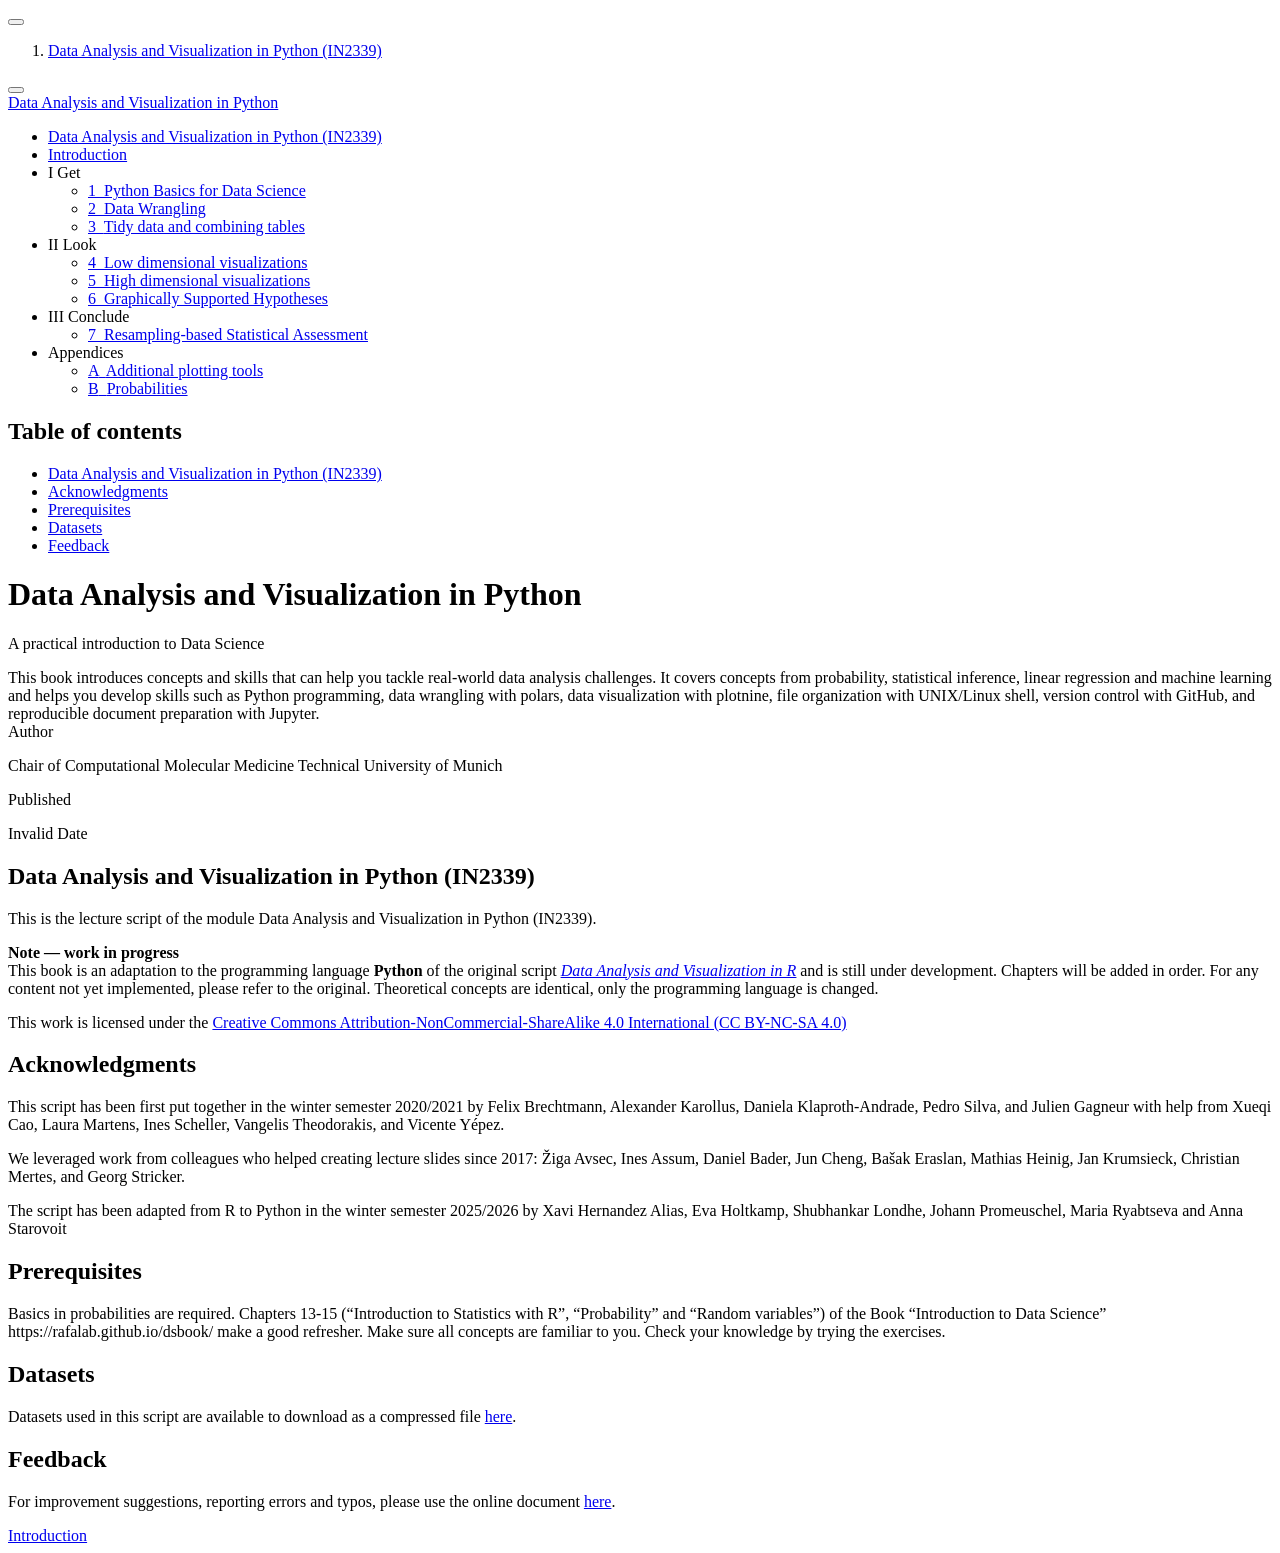
==== docs/index.html @ aefadb32 "chapter 7" ====
<!DOCTYPE html>
<html xmlns="http://www.w3.org/1999/xhtml" lang="en" xml:lang="en"><head>

<meta charset="utf-8">
<meta name="generator" content="quarto-1.8.25">

<meta name="viewport" content="width=device-width, initial-scale=1.0, user-scalable=yes">

<meta name="author" content="Chair of Computational Molecular Medicine Technical University of Munich">
<meta name="description" content="This book introduces concepts and skills that can help you tackle real-world data analysis challenges. It covers concepts from probability, statistical inference, linear regression and machine learning and helps you develop skills such as Python programming, data wrangling with polars, data visualization with plotnine, file organization with UNIX/Linux shell, version control with GitHub, and reproducible document preparation with Jupyter.">

<title>Data Analysis and Visualization in Python</title>
<style>
code{white-space: pre-wrap;}
span.smallcaps{font-variant: small-caps;}
div.columns{display: flex; gap: min(4vw, 1.5em);}
div.column{flex: auto; overflow-x: auto;}
div.hanging-indent{margin-left: 1.5em; text-indent: -1.5em;}
ul.task-list{list-style: none;}
ul.task-list li input[type="checkbox"] {
  width: 0.8em;
  margin: 0 0.8em 0.2em -1em; /* quarto-specific, see https://github.com/quarto-dev/quarto-cli/issues/4556 */ 
  vertical-align: middle;
}
</style>


<script src="site_libs/quarto-nav/quarto-nav.js"></script>
<script src="site_libs/quarto-nav/headroom.min.js"></script>
<script src="site_libs/clipboard/clipboard.min.js"></script>
<script src="site_libs/quarto-search/autocomplete.umd.js"></script>
<script src="site_libs/quarto-search/fuse.min.js"></script>
<script src="site_libs/quarto-search/quarto-search.js"></script>
<meta name="quarto:offset" content="./">
<link href="./topic00_Introduction/script/script_00.html" rel="next">
<script src="site_libs/quarto-html/quarto.js" type="module"></script>
<script src="site_libs/quarto-html/tabsets/tabsets.js" type="module"></script>
<script src="site_libs/quarto-html/axe/axe-check.js" type="module"></script>
<script src="site_libs/quarto-html/popper.min.js"></script>
<script src="site_libs/quarto-html/tippy.umd.min.js"></script>
<script src="site_libs/quarto-html/anchor.min.js"></script>
<link href="site_libs/quarto-html/tippy.css" rel="stylesheet">
<link href="site_libs/quarto-html/quarto-syntax-highlighting-065a5179aebd64318d7ea99d77b64a9e.css" rel="stylesheet" id="quarto-text-highlighting-styles">
<script src="site_libs/bootstrap/bootstrap.min.js"></script>
<link href="site_libs/bootstrap/bootstrap-icons.css" rel="stylesheet">
<link href="site_libs/bootstrap/bootstrap-87f2a376d176e4e5e755e23f537f413f.min.css" rel="stylesheet" append-hash="true" id="quarto-bootstrap" data-mode="light">
<script id="quarto-search-options" type="application/json">{
  "location": "sidebar",
  "copy-button": false,
  "collapse-after": 3,
  "panel-placement": "start",
  "type": "textbox",
  "limit": 50,
  "keyboard-shortcut": [
    "f",
    "/",
    "s"
  ],
  "show-item-context": false,
  "language": {
    "search-no-results-text": "No results",
    "search-matching-documents-text": "matching documents",
    "search-copy-link-title": "Copy link to search",
    "search-hide-matches-text": "Hide additional matches",
    "search-more-match-text": "more match in this document",
    "search-more-matches-text": "more matches in this document",
    "search-clear-button-title": "Clear",
    "search-text-placeholder": "",
    "search-detached-cancel-button-title": "Cancel",
    "search-submit-button-title": "Submit",
    "search-label": "Search"
  }
}</script>


<link rel="stylesheet" href="style.css">
</head>

<body class="nav-sidebar floating quarto-light">

<div id="quarto-search-results"></div>
  <header id="quarto-header" class="headroom fixed-top">
  <nav class="quarto-secondary-nav">
    <div class="container-fluid d-flex">
      <button type="button" class="quarto-btn-toggle btn" data-bs-toggle="collapse" role="button" data-bs-target=".quarto-sidebar-collapse-item" aria-controls="quarto-sidebar" aria-expanded="false" aria-label="Toggle sidebar navigation" onclick="if (window.quartoToggleHeadroom) { window.quartoToggleHeadroom(); }">
        <i class="bi bi-layout-text-sidebar-reverse"></i>
      </button>
        <nav class="quarto-page-breadcrumbs" aria-label="breadcrumb"><ol class="breadcrumb"><li class="breadcrumb-item"><a href="./index.html">Data Analysis and Visualization in Python (IN2339)</a></li></ol></nav>
        <a class="flex-grow-1" role="navigation" data-bs-toggle="collapse" data-bs-target=".quarto-sidebar-collapse-item" aria-controls="quarto-sidebar" aria-expanded="false" aria-label="Toggle sidebar navigation" onclick="if (window.quartoToggleHeadroom) { window.quartoToggleHeadroom(); }">      
        </a>
      <button type="button" class="btn quarto-search-button" aria-label="Search" onclick="window.quartoOpenSearch();">
        <i class="bi bi-search"></i>
      </button>
    </div>
  </nav>
</header>
<!-- content -->
<div id="quarto-content" class="quarto-container page-columns page-rows-contents page-layout-article">
<!-- sidebar -->
  <nav id="quarto-sidebar" class="sidebar collapse collapse-horizontal quarto-sidebar-collapse-item sidebar-navigation floating overflow-auto">
    <div class="pt-lg-2 mt-2 text-left sidebar-header sidebar-header-stacked">
      <a href="./index.html" class="sidebar-logo-link">
      </a>
    <div class="sidebar-title mb-0 py-0">
      <a href="./">Data Analysis and Visualization in Python</a> 
    </div>
      </div>
        <div class="mt-2 flex-shrink-0 align-items-center">
        <div class="sidebar-search">
        <div id="quarto-search" class="" title="Search"></div>
        </div>
        </div>
    <div class="sidebar-menu-container"> 
    <ul class="list-unstyled mt-1">
        <li class="sidebar-item">
  <div class="sidebar-item-container"> 
  <a href="./index.html" class="sidebar-item-text sidebar-link active">
 <span class="menu-text">Data Analysis and Visualization in Python (IN2339)</span></a>
  </div>
</li>
        <li class="sidebar-item">
  <div class="sidebar-item-container"> 
  <a href="./topic00_Introduction/script/script_00.html" class="sidebar-item-text sidebar-link">
 <span class="menu-text">Introduction</span></a>
  </div>
</li>
        <li class="sidebar-item sidebar-item-section">
      <div class="sidebar-item-container"> 
            <a class="sidebar-item-text sidebar-link text-start" data-bs-toggle="collapse" data-bs-target="#quarto-sidebar-section-1" role="navigation" aria-expanded="true">
 <span class="menu-text">I Get</span></a>
          <a class="sidebar-item-toggle text-start" data-bs-toggle="collapse" data-bs-target="#quarto-sidebar-section-1" role="navigation" aria-expanded="true" aria-label="Toggle section">
            <i class="bi bi-chevron-right ms-2"></i>
          </a> 
      </div>
      <ul id="quarto-sidebar-section-1" class="collapse list-unstyled sidebar-section depth1 show">  
          <li class="sidebar-item">
  <div class="sidebar-item-container"> 
  <a href="./topic01_Python_Basics/script/script_01.html" class="sidebar-item-text sidebar-link">
 <span class="menu-text"><span class="chapter-number">1</span>&nbsp; <span class="chapter-title">Python Basics for Data Science</span></span></a>
  </div>
</li>
          <li class="sidebar-item">
  <div class="sidebar-item-container"> 
  <a href="./topic02_Data_Wrangling/script/script_02.html" class="sidebar-item-text sidebar-link">
 <span class="menu-text"><span class="chapter-number">2</span>&nbsp; <span class="chapter-title">Data Wrangling</span></span></a>
  </div>
</li>
          <li class="sidebar-item">
  <div class="sidebar-item-container"> 
  <a href="./topic03_Tidy_Data/script/script_03.html" class="sidebar-item-text sidebar-link">
 <span class="menu-text"><span class="chapter-number">3</span>&nbsp; <span class="chapter-title">Tidy data and combining tables</span></span></a>
  </div>
</li>
      </ul>
  </li>
        <li class="sidebar-item sidebar-item-section">
      <div class="sidebar-item-container"> 
            <a class="sidebar-item-text sidebar-link text-start" data-bs-toggle="collapse" data-bs-target="#quarto-sidebar-section-2" role="navigation" aria-expanded="true">
 <span class="menu-text">II Look</span></a>
          <a class="sidebar-item-toggle text-start" data-bs-toggle="collapse" data-bs-target="#quarto-sidebar-section-2" role="navigation" aria-expanded="true" aria-label="Toggle section">
            <i class="bi bi-chevron-right ms-2"></i>
          </a> 
      </div>
      <ul id="quarto-sidebar-section-2" class="collapse list-unstyled sidebar-section depth1 show">  
          <li class="sidebar-item">
  <div class="sidebar-item-container"> 
  <a href="./topic04_Plotting-I/script/script_04.html" class="sidebar-item-text sidebar-link">
 <span class="menu-text"><span class="chapter-number">4</span>&nbsp; <span class="chapter-title">Low dimensional visualizations</span></span></a>
  </div>
</li>
          <li class="sidebar-item">
  <div class="sidebar-item-container"> 
  <a href="./topic05_Plotting-II/script/script_05.html" class="sidebar-item-text sidebar-link">
 <span class="menu-text"><span class="chapter-number">5</span>&nbsp; <span class="chapter-title">High dimensional visualizations</span></span></a>
  </div>
</li>
          <li class="sidebar-item">
  <div class="sidebar-item-container"> 
  <a href="./topic06_Plotting-III/script/script_06.html" class="sidebar-item-text sidebar-link">
 <span class="menu-text"><span class="chapter-number">6</span>&nbsp; <span class="chapter-title">Graphically Supported Hypotheses</span></span></a>
  </div>
</li>
      </ul>
  </li>
        <li class="sidebar-item sidebar-item-section">
      <div class="sidebar-item-container"> 
            <a class="sidebar-item-text sidebar-link text-start" data-bs-toggle="collapse" data-bs-target="#quarto-sidebar-section-3" role="navigation" aria-expanded="true">
 <span class="menu-text">III Conclude</span></a>
          <a class="sidebar-item-toggle text-start" data-bs-toggle="collapse" data-bs-target="#quarto-sidebar-section-3" role="navigation" aria-expanded="true" aria-label="Toggle section">
            <i class="bi bi-chevron-right ms-2"></i>
          </a> 
      </div>
      <ul id="quarto-sidebar-section-3" class="collapse list-unstyled sidebar-section depth1 show">  
          <li class="sidebar-item">
  <div class="sidebar-item-container"> 
  <a href="./topic07_Statistical-Testing-I/script/script_07.html" class="sidebar-item-text sidebar-link">
 <span class="menu-text"><span class="chapter-number">7</span>&nbsp; <span class="chapter-title">Resampling-based Statistical Assessment</span></span></a>
  </div>
</li>
      </ul>
  </li>
        <li class="sidebar-item sidebar-item-section">
      <div class="sidebar-item-container"> 
            <a class="sidebar-item-text sidebar-link text-start" data-bs-toggle="collapse" data-bs-target="#quarto-sidebar-section-4" role="navigation" aria-expanded="true">
 <span class="menu-text">Appendices</span></a>
          <a class="sidebar-item-toggle text-start" data-bs-toggle="collapse" data-bs-target="#quarto-sidebar-section-4" role="navigation" aria-expanded="true" aria-label="Toggle section">
            <i class="bi bi-chevron-right ms-2"></i>
          </a> 
      </div>
      <ul id="quarto-sidebar-section-4" class="collapse list-unstyled sidebar-section depth1 show">  
          <li class="sidebar-item">
  <div class="sidebar-item-container"> 
  <a href="./appendix03_Plotting/script/appendix_03.html" class="sidebar-item-text sidebar-link">
 <span class="menu-text"><span class="chapter-number">A</span>&nbsp; <span class="chapter-title">Additional plotting tools</span></span></a>
  </div>
</li>
          <li class="sidebar-item">
  <div class="sidebar-item-container"> 
  <a href="./appendix04_Probabilities/script/appendix_04.html" class="sidebar-item-text sidebar-link">
 <span class="menu-text"><span class="chapter-number">B</span>&nbsp; <span class="chapter-title">Probabilities</span></span></a>
  </div>
</li>
      </ul>
  </li>
    </ul>
    </div>
    <nav id="TOC" role="doc-toc" class="toc-active">
    <h2 id="toc-title">Table of contents</h2>
   
  <ul>
  <li><a href="#data-analysis-and-visualization-in-python-in2339" id="toc-data-analysis-and-visualization-in-python-in2339" class="nav-link active" data-scroll-target="#data-analysis-and-visualization-in-python-in2339">Data Analysis and Visualization in Python (IN2339)</a></li>
  <li><a href="#acknowledgments" id="toc-acknowledgments" class="nav-link" data-scroll-target="#acknowledgments">Acknowledgments</a></li>
  <li><a href="#prerequisites" id="toc-prerequisites" class="nav-link" data-scroll-target="#prerequisites">Prerequisites</a></li>
  <li><a href="#datasets" id="toc-datasets" class="nav-link" data-scroll-target="#datasets">Datasets</a></li>
  <li><a href="#feedback" id="toc-feedback" class="nav-link" data-scroll-target="#feedback">Feedback</a></li>
  </ul>
</nav>
</nav>
<div id="quarto-sidebar-glass" class="quarto-sidebar-collapse-item" data-bs-toggle="collapse" data-bs-target=".quarto-sidebar-collapse-item"></div>
<!-- margin-sidebar -->
    <div id="quarto-margin-sidebar" class="sidebar margin-sidebar zindex-bottom">
    </div>
<!-- main -->
<main class="content" id="quarto-document-content">

<header id="title-block-header" class="quarto-title-block default">
<div class="quarto-title">
<h1 class="title">Data Analysis and Visualization in Python</h1>
<p class="subtitle lead">A practical introduction to Data Science</p>
</div>

<div>
  <div class="description">
    This book introduces concepts and skills that can help you tackle real-world data analysis challenges. It covers concepts from probability, statistical inference, linear regression and machine learning and helps you develop skills such as Python programming, data wrangling with polars, data visualization with plotnine, file organization with UNIX/Linux shell, version control with GitHub, and reproducible document preparation with Jupyter.
  </div>
</div>


<div class="quarto-title-meta">

    <div>
    <div class="quarto-title-meta-heading">Author</div>
    <div class="quarto-title-meta-contents">
             <p>Chair of Computational Molecular Medicine Technical University of Munich </p>
          </div>
  </div>
    
    <div>
    <div class="quarto-title-meta-heading">Published</div>
    <div class="quarto-title-meta-contents">
      <p class="date">Invalid Date</p>
    </div>
  </div>
  
    
  </div>
  


</header>


<section id="data-analysis-and-visualization-in-python-in2339" class="level1 unnumbered">
<h1 class="unnumbered">Data Analysis and Visualization in Python (IN2339)</h1>
<p>This is the lecture script of the module Data Analysis and Visualization in Python (IN2339).</p>
<div class="callout-box info">
<p>
<strong>Note — work in progress</strong><br> This book is an adaptation to the programming language <strong>Python</strong> of the original script <em><u><a href="https://gagneurlab.github.io/dataviz/">Data Analysis and Visualization in R</a></u></em> and is still under development. Chapters will be added in order. For any content not yet implemented, please refer to the original. Theoretical concepts are identical, only the programming language is changed.
</p>
</div>
<p>This work is licensed under the <a href="https://creativecommons.org/licenses/by-nc-sa/4.0">Creative Commons Attribution-NonCommercial-ShareAlike 4.0 International (CC BY-NC-SA 4.0)</a></p>
</section>
<section id="acknowledgments" class="level1 unnumbered">
<h1 class="unnumbered">Acknowledgments</h1>
<p>This script has been first put together in the winter semester 2020/2021 by Felix Brechtmann, Alexander Karollus, Daniela Klaproth-Andrade, Pedro Silva, and Julien Gagneur with help from Xueqi Cao, Laura Martens, Ines Scheller, Vangelis Theodorakis, and Vicente Yépez.</p>
<p>We leveraged work from colleagues who helped creating lecture slides since 2017: Žiga Avsec, Ines Assum, Daniel Bader, Jun Cheng, Bašak Eraslan, Mathias Heinig, Jan Krumsieck, Christian Mertes, and Georg Stricker.</p>
<p>The script has been adapted from R to Python in the winter semester 2025/2026 by Xavi Hernandez Alias, Eva Holtkamp, Shubhankar Londhe, Johann Promeuschel, Maria Ryabtseva and Anna Starovoit</p>
</section>
<section id="prerequisites" class="level1 unnumbered">
<h1 class="unnumbered">Prerequisites</h1>
<p>Basics in probabilities are required. Chapters 13-15 (“Introduction to Statistics with R”, “Probability” and “Random variables”) of the Book “Introduction to Data Science” https://rafalab.github.io/dsbook/ make a good refresher. Make sure all concepts are familiar to you. Check your knowledge by trying the exercises.</p>
</section>
<section id="datasets" class="level1 unnumbered">
<h1 class="unnumbered">Datasets</h1>
<p>Datasets used in this script are available to download as a compressed file <a href="http://shorturl.at/otwxO">here</a>.</p>
</section>
<section id="feedback" class="level1 unnumbered">
<h1 class="unnumbered">Feedback</h1>
<p>For improvement suggestions, reporting errors and typos, please use the online document <a href="https://docs.google.com/document/d/1tdWmtkDaNUnQLkG_cNfJ2KLHwnaldtQwZh6pUQh8Mpc/edit?usp=sharing">here</a>.</p>
<!-- Latex commands -->


</section>

</main> <!-- /main -->
<script id="quarto-html-after-body" type="application/javascript">
  window.document.addEventListener("DOMContentLoaded", function (event) {
    const icon = "";
    const anchorJS = new window.AnchorJS();
    anchorJS.options = {
      placement: 'right',
      icon: icon
    };
    anchorJS.add('.anchored');
    const isCodeAnnotation = (el) => {
      for (const clz of el.classList) {
        if (clz.startsWith('code-annotation-')) {                     
          return true;
        }
      }
      return false;
    }
    const onCopySuccess = function(e) {
      // button target
      const button = e.trigger;
      // don't keep focus
      button.blur();
      // flash "checked"
      button.classList.add('code-copy-button-checked');
      var currentTitle = button.getAttribute("title");
      button.setAttribute("title", "Copied!");
      let tooltip;
      if (window.bootstrap) {
        button.setAttribute("data-bs-toggle", "tooltip");
        button.setAttribute("data-bs-placement", "left");
        button.setAttribute("data-bs-title", "Copied!");
        tooltip = new bootstrap.Tooltip(button, 
          { trigger: "manual", 
            customClass: "code-copy-button-tooltip",
            offset: [0, -8]});
        tooltip.show();    
      }
      setTimeout(function() {
        if (tooltip) {
          tooltip.hide();
          button.removeAttribute("data-bs-title");
          button.removeAttribute("data-bs-toggle");
          button.removeAttribute("data-bs-placement");
        }
        button.setAttribute("title", currentTitle);
        button.classList.remove('code-copy-button-checked');
      }, 1000);
      // clear code selection
      e.clearSelection();
    }
    const getTextToCopy = function(trigger) {
      const outerScaffold = trigger.parentElement.cloneNode(true);
      const codeEl = outerScaffold.querySelector('code');
      for (const childEl of codeEl.children) {
        if (isCodeAnnotation(childEl)) {
          childEl.remove();
        }
      }
      return codeEl.innerText;
    }
    const clipboard = new window.ClipboardJS('.code-copy-button:not([data-in-quarto-modal])', {
      text: getTextToCopy
    });
    clipboard.on('success', onCopySuccess);
    if (window.document.getElementById('quarto-embedded-source-code-modal')) {
      const clipboardModal = new window.ClipboardJS('.code-copy-button[data-in-quarto-modal]', {
        text: getTextToCopy,
        container: window.document.getElementById('quarto-embedded-source-code-modal')
      });
      clipboardModal.on('success', onCopySuccess);
    }
      var localhostRegex = new RegExp(/^(?:http|https):\/\/localhost\:?[0-9]*\//);
      var mailtoRegex = new RegExp(/^mailto:/);
        var filterRegex = new RegExp('/' + window.location.host + '/');
      var isInternal = (href) => {
          return filterRegex.test(href) || localhostRegex.test(href) || mailtoRegex.test(href);
      }
      // Inspect non-navigation links and adorn them if external
     var links = window.document.querySelectorAll('a[href]:not(.nav-link):not(.navbar-brand):not(.toc-action):not(.sidebar-link):not(.sidebar-item-toggle):not(.pagination-link):not(.no-external):not([aria-hidden]):not(.dropdown-item):not(.quarto-navigation-tool):not(.about-link)');
      for (var i=0; i<links.length; i++) {
        const link = links[i];
        if (!isInternal(link.href)) {
          // undo the damage that might have been done by quarto-nav.js in the case of
          // links that we want to consider external
          if (link.dataset.originalHref !== undefined) {
            link.href = link.dataset.originalHref;
          }
        }
      }
    function tippyHover(el, contentFn, onTriggerFn, onUntriggerFn) {
      const config = {
        allowHTML: true,
        maxWidth: 500,
        delay: 100,
        arrow: false,
        appendTo: function(el) {
            return el.parentElement;
        },
        interactive: true,
        interactiveBorder: 10,
        theme: 'quarto',
        placement: 'bottom-start',
      };
      if (contentFn) {
        config.content = contentFn;
      }
      if (onTriggerFn) {
        config.onTrigger = onTriggerFn;
      }
      if (onUntriggerFn) {
        config.onUntrigger = onUntriggerFn;
      }
      window.tippy(el, config); 
    }
    const noterefs = window.document.querySelectorAll('a[role="doc-noteref"]');
    for (var i=0; i<noterefs.length; i++) {
      const ref = noterefs[i];
      tippyHover(ref, function() {
        // use id or data attribute instead here
        let href = ref.getAttribute('data-footnote-href') || ref.getAttribute('href');
        try { href = new URL(href).hash; } catch {}
        const id = href.replace(/^#\/?/, "");
        const note = window.document.getElementById(id);
        if (note) {
          return note.innerHTML;
        } else {
          return "";
        }
      });
    }
    const xrefs = window.document.querySelectorAll('a.quarto-xref');
    const processXRef = (id, note) => {
      // Strip column container classes
      const stripColumnClz = (el) => {
        el.classList.remove("page-full", "page-columns");
        if (el.children) {
          for (const child of el.children) {
            stripColumnClz(child);
          }
        }
      }
      stripColumnClz(note)
      if (id === null || id.startsWith('sec-')) {
        // Special case sections, only their first couple elements
        const container = document.createElement("div");
        if (note.children && note.children.length > 2) {
          container.appendChild(note.children[0].cloneNode(true));
          for (let i = 1; i < note.children.length; i++) {
            const child = note.children[i];
            if (child.tagName === "P" && child.innerText === "") {
              continue;
            } else {
              container.appendChild(child.cloneNode(true));
              break;
            }
          }
          if (window.Quarto?.typesetMath) {
            window.Quarto.typesetMath(container);
          }
          return container.innerHTML
        } else {
          if (window.Quarto?.typesetMath) {
            window.Quarto.typesetMath(note);
          }
          return note.innerHTML;
        }
      } else {
        // Remove any anchor links if they are present
        const anchorLink = note.querySelector('a.anchorjs-link');
        if (anchorLink) {
          anchorLink.remove();
        }
        if (window.Quarto?.typesetMath) {
          window.Quarto.typesetMath(note);
        }
        if (note.classList.contains("callout")) {
          return note.outerHTML;
        } else {
          return note.innerHTML;
        }
      }
    }
    for (var i=0; i<xrefs.length; i++) {
      const xref = xrefs[i];
      tippyHover(xref, undefined, function(instance) {
        instance.disable();
        let url = xref.getAttribute('href');
        let hash = undefined; 
        if (url.startsWith('#')) {
          hash = url;
        } else {
          try { hash = new URL(url).hash; } catch {}
        }
        if (hash) {
          const id = hash.replace(/^#\/?/, "");
          const note = window.document.getElementById(id);
          if (note !== null) {
            try {
              const html = processXRef(id, note.cloneNode(true));
              instance.setContent(html);
            } finally {
              instance.enable();
              instance.show();
            }
          } else {
            // See if we can fetch this
            fetch(url.split('#')[0])
            .then(res => res.text())
            .then(html => {
              const parser = new DOMParser();
              const htmlDoc = parser.parseFromString(html, "text/html");
              const note = htmlDoc.getElementById(id);
              if (note !== null) {
                const html = processXRef(id, note);
                instance.setContent(html);
              } 
            }).finally(() => {
              instance.enable();
              instance.show();
            });
          }
        } else {
          // See if we can fetch a full url (with no hash to target)
          // This is a special case and we should probably do some content thinning / targeting
          fetch(url)
          .then(res => res.text())
          .then(html => {
            const parser = new DOMParser();
            const htmlDoc = parser.parseFromString(html, "text/html");
            const note = htmlDoc.querySelector('main.content');
            if (note !== null) {
              // This should only happen for chapter cross references
              // (since there is no id in the URL)
              // remove the first header
              if (note.children.length > 0 && note.children[0].tagName === "HEADER") {
                note.children[0].remove();
              }
              const html = processXRef(null, note);
              instance.setContent(html);
            } 
          }).finally(() => {
            instance.enable();
            instance.show();
          });
        }
      }, function(instance) {
      });
    }
        let selectedAnnoteEl;
        const selectorForAnnotation = ( cell, annotation) => {
          let cellAttr = 'data-code-cell="' + cell + '"';
          let lineAttr = 'data-code-annotation="' +  annotation + '"';
          const selector = 'span[' + cellAttr + '][' + lineAttr + ']';
          return selector;
        }
        const selectCodeLines = (annoteEl) => {
          const doc = window.document;
          const targetCell = annoteEl.getAttribute("data-target-cell");
          const targetAnnotation = annoteEl.getAttribute("data-target-annotation");
          const annoteSpan = window.document.querySelector(selectorForAnnotation(targetCell, targetAnnotation));
          const lines = annoteSpan.getAttribute("data-code-lines").split(",");
          const lineIds = lines.map((line) => {
            return targetCell + "-" + line;
          })
          let top = null;
          let height = null;
          let parent = null;
          if (lineIds.length > 0) {
              //compute the position of the single el (top and bottom and make a div)
              const el = window.document.getElementById(lineIds[0]);
              top = el.offsetTop;
              height = el.offsetHeight;
              parent = el.parentElement.parentElement;
            if (lineIds.length > 1) {
              const lastEl = window.document.getElementById(lineIds[lineIds.length - 1]);
              const bottom = lastEl.offsetTop + lastEl.offsetHeight;
              height = bottom - top;
            }
            if (top !== null && height !== null && parent !== null) {
              // cook up a div (if necessary) and position it 
              let div = window.document.getElementById("code-annotation-line-highlight");
              if (div === null) {
                div = window.document.createElement("div");
                div.setAttribute("id", "code-annotation-line-highlight");
                div.style.position = 'absolute';
                parent.appendChild(div);
              }
              div.style.top = top - 2 + "px";
              div.style.height = height + 4 + "px";
              div.style.left = 0;
              let gutterDiv = window.document.getElementById("code-annotation-line-highlight-gutter");
              if (gutterDiv === null) {
                gutterDiv = window.document.createElement("div");
                gutterDiv.setAttribute("id", "code-annotation-line-highlight-gutter");
                gutterDiv.style.position = 'absolute';
                const codeCell = window.document.getElementById(targetCell);
                const gutter = codeCell.querySelector('.code-annotation-gutter');
                gutter.appendChild(gutterDiv);
              }
              gutterDiv.style.top = top - 2 + "px";
              gutterDiv.style.height = height + 4 + "px";
            }
            selectedAnnoteEl = annoteEl;
          }
        };
        const unselectCodeLines = () => {
          const elementsIds = ["code-annotation-line-highlight", "code-annotation-line-highlight-gutter"];
          elementsIds.forEach((elId) => {
            const div = window.document.getElementById(elId);
            if (div) {
              div.remove();
            }
          });
          selectedAnnoteEl = undefined;
        };
          // Handle positioning of the toggle
      window.addEventListener(
        "resize",
        throttle(() => {
          elRect = undefined;
          if (selectedAnnoteEl) {
            selectCodeLines(selectedAnnoteEl);
          }
        }, 10)
      );
      function throttle(fn, ms) {
      let throttle = false;
      let timer;
        return (...args) => {
          if(!throttle) { // first call gets through
              fn.apply(this, args);
              throttle = true;
          } else { // all the others get throttled
              if(timer) clearTimeout(timer); // cancel #2
              timer = setTimeout(() => {
                fn.apply(this, args);
                timer = throttle = false;
              }, ms);
          }
        };
      }
        // Attach click handler to the DT
        const annoteDls = window.document.querySelectorAll('dt[data-target-cell]');
        for (const annoteDlNode of annoteDls) {
          annoteDlNode.addEventListener('click', (event) => {
            const clickedEl = event.target;
            if (clickedEl !== selectedAnnoteEl) {
              unselectCodeLines();
              const activeEl = window.document.querySelector('dt[data-target-cell].code-annotation-active');
              if (activeEl) {
                activeEl.classList.remove('code-annotation-active');
              }
              selectCodeLines(clickedEl);
              clickedEl.classList.add('code-annotation-active');
            } else {
              // Unselect the line
              unselectCodeLines();
              clickedEl.classList.remove('code-annotation-active');
            }
          });
        }
    const findCites = (el) => {
      const parentEl = el.parentElement;
      if (parentEl) {
        const cites = parentEl.dataset.cites;
        if (cites) {
          return {
            el,
            cites: cites.split(' ')
          };
        } else {
          return findCites(el.parentElement)
        }
      } else {
        return undefined;
      }
    };
    var bibliorefs = window.document.querySelectorAll('a[role="doc-biblioref"]');
    for (var i=0; i<bibliorefs.length; i++) {
      const ref = bibliorefs[i];
      const citeInfo = findCites(ref);
      if (citeInfo) {
        tippyHover(citeInfo.el, function() {
          var popup = window.document.createElement('div');
          citeInfo.cites.forEach(function(cite) {
            var citeDiv = window.document.createElement('div');
            citeDiv.classList.add('hanging-indent');
            citeDiv.classList.add('csl-entry');
            var biblioDiv = window.document.getElementById('ref-' + cite);
            if (biblioDiv) {
              citeDiv.innerHTML = biblioDiv.innerHTML;
            }
            popup.appendChild(citeDiv);
          });
          return popup.innerHTML;
        });
      }
    }
  });
  </script>
<nav class="page-navigation">
  <div class="nav-page nav-page-previous">
  </div>
  <div class="nav-page nav-page-next">
      <a href="./topic00_Introduction/script/script_00.html" class="pagination-link" aria-label="Introduction">
        <span class="nav-page-text">Introduction</span> <i class="bi bi-arrow-right-short"></i>
      </a>
  </div>
</nav>
</div> <!-- /content -->




</body></html>
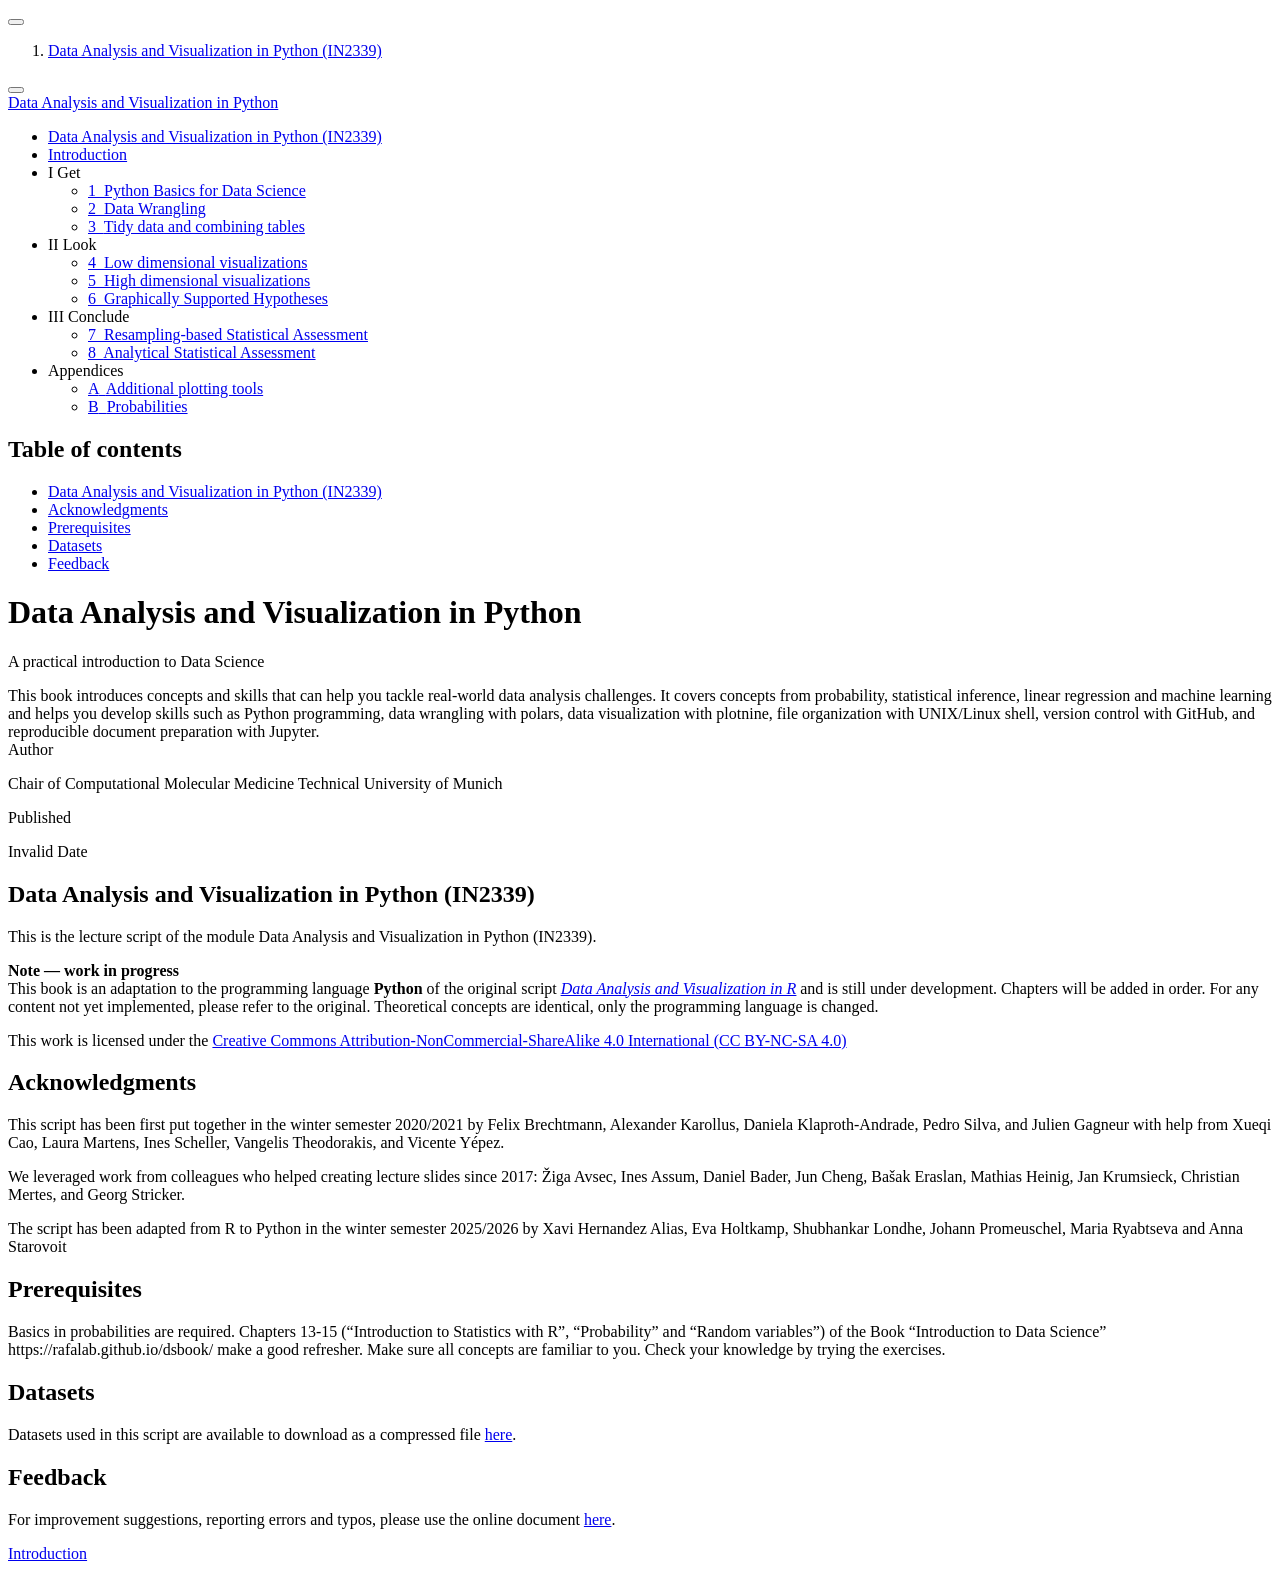
==== commit 4407be1e: "rendered 08" ====
--- a/docs/index.html
+++ b/docs/index.html
@@ -195,6 +195,12 @@
   <div class="sidebar-item-container"> 
   <a href="./topic07_Statistical-Testing-I/script/script_07.html" class="sidebar-item-text sidebar-link">
  <span class="menu-text"><span class="chapter-number">7</span>&nbsp; <span class="chapter-title">Resampling-based Statistical Assessment</span></span></a>
+  </div>
+</li>
+          <li class="sidebar-item">
+  <div class="sidebar-item-container"> 
+  <a href="./topic08_Statistical-Testing-II/script/script_08.html" class="sidebar-item-text sidebar-link">
+ <span class="menu-text"><span class="chapter-number">8</span>&nbsp; <span class="chapter-title">Analytical Statistical Assessment</span></span></a>
   </div>
 </li>
       </ul>
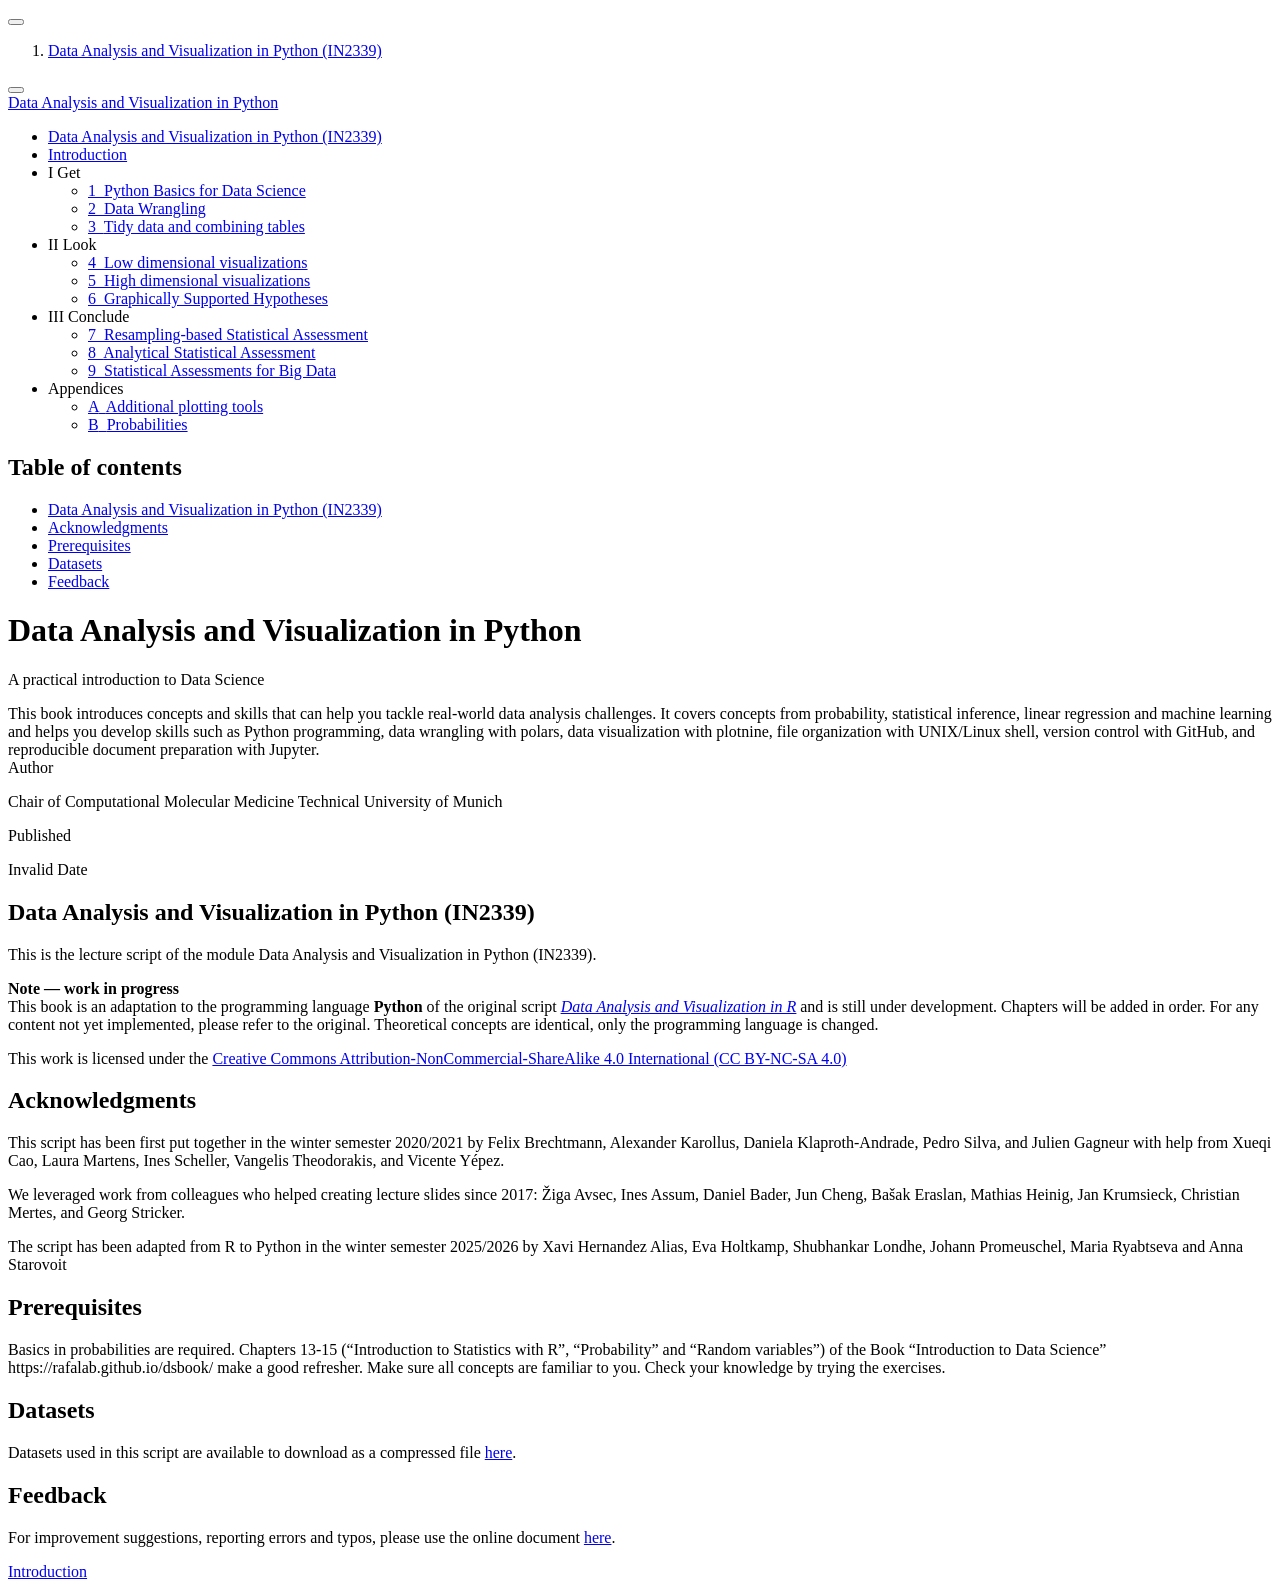
==== commit 499efdc6: "lec 09" ====
--- a/docs/index.html
+++ b/docs/index.html
@@ -201,6 +201,12 @@
   <div class="sidebar-item-container"> 
   <a href="./topic08_Statistical-Testing-II/script/script_08.html" class="sidebar-item-text sidebar-link">
  <span class="menu-text"><span class="chapter-number">8</span>&nbsp; <span class="chapter-title">Analytical Statistical Assessment</span></span></a>
+  </div>
+</li>
+          <li class="sidebar-item">
+  <div class="sidebar-item-container"> 
+  <a href="./topic09_Statistical-Testing-III/script/script_09.html" class="sidebar-item-text sidebar-link">
+ <span class="menu-text"><span class="chapter-number">9</span>&nbsp; <span class="chapter-title">Statistical Assessments for Big Data</span></span></a>
   </div>
 </li>
       </ul>
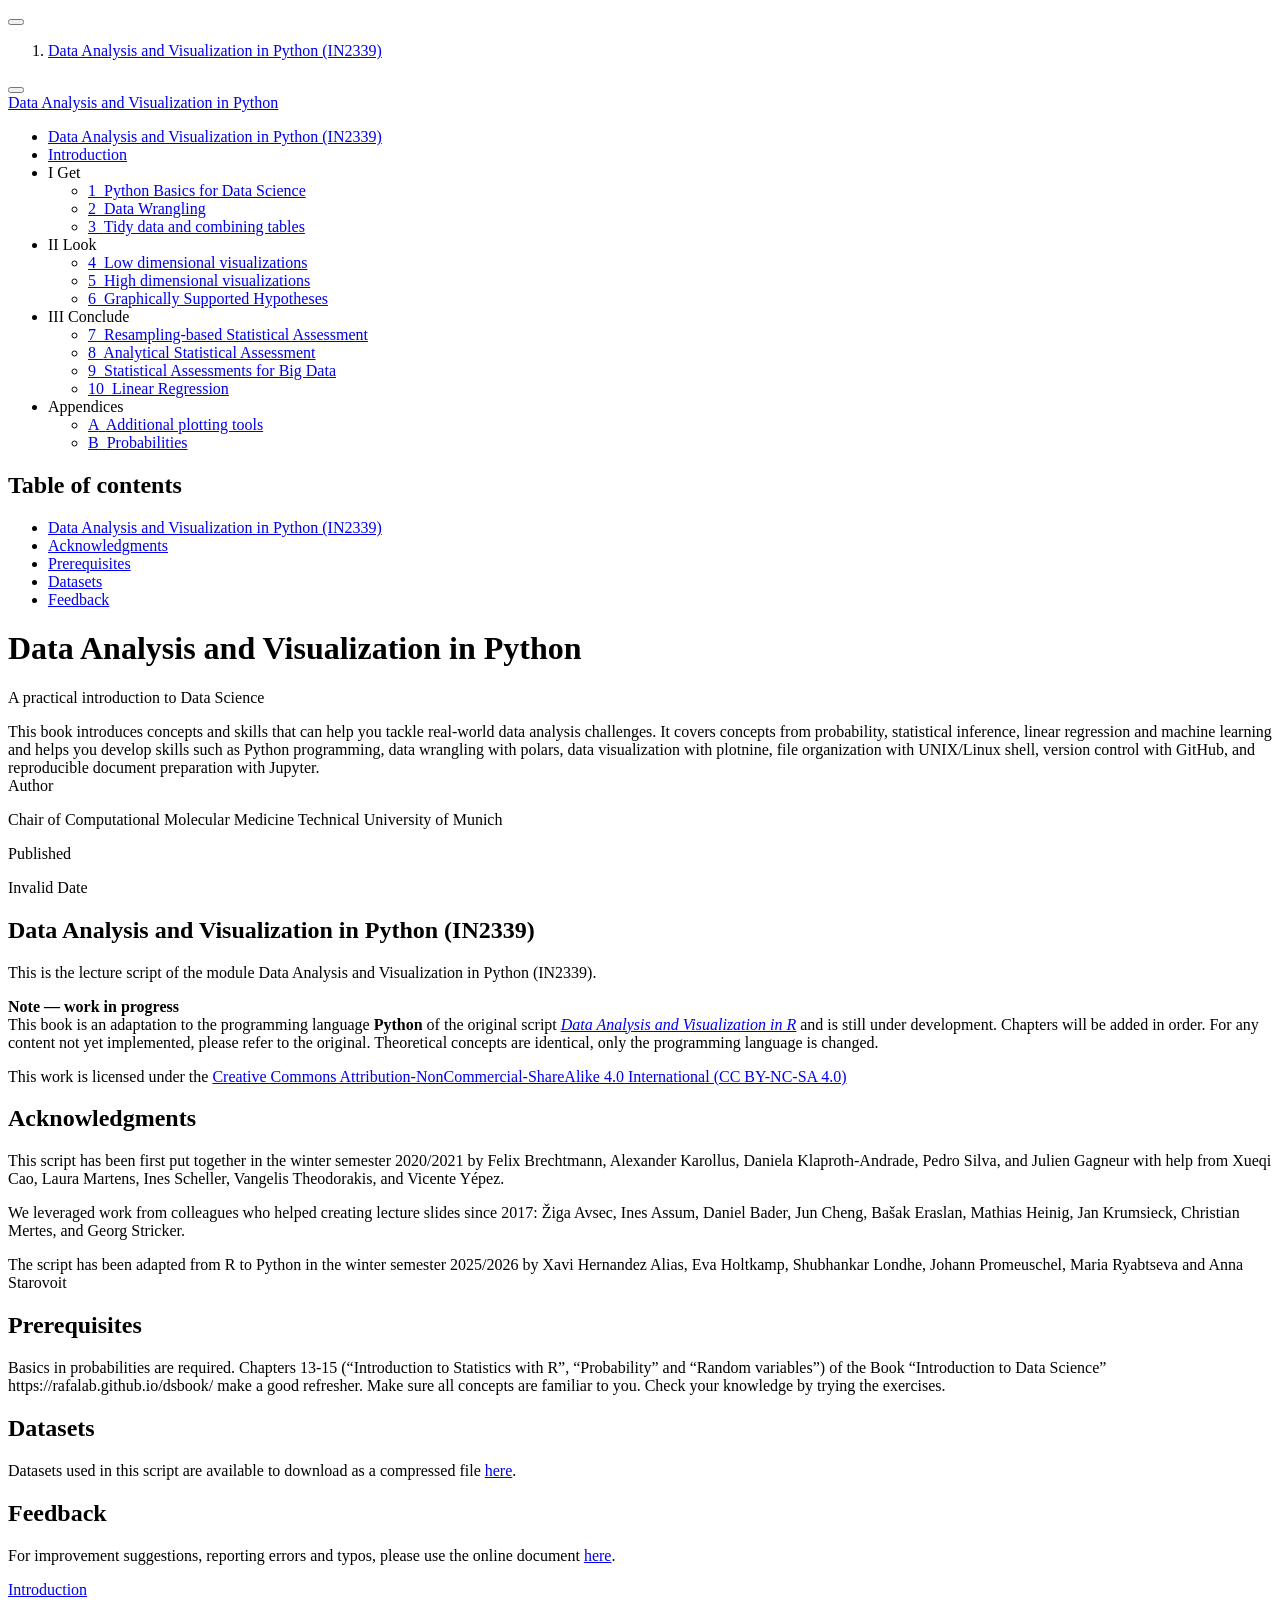
==== commit b9d45a2f: "Add lecture 10a; render; fix E in 9; add link in Appendix Prob" ====
--- a/docs/index.html
+++ b/docs/index.html
@@ -2,7 +2,7 @@
 <html xmlns="http://www.w3.org/1999/xhtml" lang="en" xml:lang="en"><head>
 
 <meta charset="utf-8">
-<meta name="generator" content="quarto-1.8.25">
+<meta name="generator" content="quarto-1.8.26">
 
 <meta name="viewport" content="width=device-width, initial-scale=1.0, user-scalable=yes">
 
@@ -40,7 +40,7 @@
 <script src="site_libs/quarto-html/tippy.umd.min.js"></script>
 <script src="site_libs/quarto-html/anchor.min.js"></script>
 <link href="site_libs/quarto-html/tippy.css" rel="stylesheet">
-<link href="site_libs/quarto-html/quarto-syntax-highlighting-065a5179aebd64318d7ea99d77b64a9e.css" rel="stylesheet" id="quarto-text-highlighting-styles">
+<link href="site_libs/quarto-html/quarto-syntax-highlighting-597958c53c93a607afca12fd375c57ed.css" rel="stylesheet" id="quarto-text-highlighting-styles">
 <script src="site_libs/bootstrap/bootstrap.min.js"></script>
 <link href="site_libs/bootstrap/bootstrap-icons.css" rel="stylesheet">
 <link href="site_libs/bootstrap/bootstrap-87f2a376d176e4e5e755e23f537f413f.min.css" rel="stylesheet" append-hash="true" id="quarto-bootstrap" data-mode="light">
@@ -98,9 +98,7 @@
 <div id="quarto-content" class="quarto-container page-columns page-rows-contents page-layout-article">
 <!-- sidebar -->
   <nav id="quarto-sidebar" class="sidebar collapse collapse-horizontal quarto-sidebar-collapse-item sidebar-navigation floating overflow-auto">
-    <div class="pt-lg-2 mt-2 text-left sidebar-header sidebar-header-stacked">
-      <a href="./index.html" class="sidebar-logo-link">
-      </a>
+    <div class="pt-lg-2 mt-2 text-left sidebar-header">
     <div class="sidebar-title mb-0 py-0">
       <a href="./">Data Analysis and Visualization in Python</a> 
     </div>
@@ -207,6 +205,12 @@
   <div class="sidebar-item-container"> 
   <a href="./topic09_Statistical-Testing-III/script/script_09.html" class="sidebar-item-text sidebar-link">
  <span class="menu-text"><span class="chapter-number">9</span>&nbsp; <span class="chapter-title">Statistical Assessments for Big Data</span></span></a>
+  </div>
+</li>
+          <li class="sidebar-item">
+  <div class="sidebar-item-container"> 
+  <a href="./topic10_LinearRegression/script/script_10.html" class="sidebar-item-text sidebar-link">
+ <span class="menu-text"><span class="chapter-number">10</span>&nbsp; <span class="chapter-title">Linear Regression</span></span></a>
   </div>
 </li>
       </ul>
--- a/docs/site_libs/quarto-html/quarto-syntax-highlighting-597958c53c93a607afca12fd375c57ed.css
+++ b/docs/site_libs/quarto-html/quarto-syntax-highlighting-597958c53c93a607afca12fd375c57ed.css
@@ -0,0 +1,210 @@
+/* quarto syntax highlight colors */
+:root {
+  --quarto-hl-al-color: #ff5555;
+  --quarto-hl-an-color: #6a737d;
+  --quarto-hl-at-color: #d73a49;
+  --quarto-hl-bn-color: #005cc5;
+  --quarto-hl-bu-color: #d73a49;
+  --quarto-hl-ch-color: #032f62;
+  --quarto-hl-co-color: #6a737d;
+  --quarto-hl-cv-color: #6a737d;
+  --quarto-hl-cn-color: #005cc5;
+  --quarto-hl-cf-color: #d73a49;
+  --quarto-hl-dt-color: #d73a49;
+  --quarto-hl-dv-color: #005cc5;
+  --quarto-hl-do-color: #6a737d;
+  --quarto-hl-er-color: #ff5555;
+  --quarto-hl-ex-color: #d73a49;
+  --quarto-hl-fl-color: #005cc5;
+  --quarto-hl-fu-color: #6f42c1;
+  --quarto-hl-im-color: #032f62;
+  --quarto-hl-in-color: #6a737d;
+  --quarto-hl-kw-color: #d73a49;
+  --quarto-hl-op-color: #24292e;
+  --quarto-hl-pp-color: #d73a49;
+  --quarto-hl-re-color: #6a737d;
+  --quarto-hl-sc-color: #005cc5;
+  --quarto-hl-ss-color: #032f62;
+  --quarto-hl-st-color: #032f62;
+  --quarto-hl-va-color: #e36209;
+  --quarto-hl-vs-color: #032f62;
+  --quarto-hl-wa-color: #ff5555;
+}
+
+/* other quarto variables */
+:root {
+  --quarto-font-monospace: SFMono-Regular, Menlo, Monaco, Consolas, "Liberation Mono", "Courier New", monospace;
+}
+
+/* syntax highlight based on Pandoc's rules */
+pre > code.sourceCode > span {
+  color: #24292e;
+}
+
+code.sourceCode > span {
+  color: #24292e;
+}
+
+div.sourceCode,
+div.sourceCode pre.sourceCode {
+  color: #24292e;
+}
+
+/* Normal */
+code span {
+  color: #24292e;
+}
+
+/* Alert */
+code span.al {
+  font-weight: bold;
+  color: #ff5555;
+}
+
+/* Annotation */
+code span.an {
+  color: #6a737d;
+}
+
+/* Attribute */
+code span.at {
+  color: #d73a49;
+}
+
+/* BaseN */
+code span.bn {
+  color: #005cc5;
+}
+
+/* BuiltIn */
+code span.bu {
+  color: #d73a49;
+}
+
+/* ControlFlow */
+code span.cf {
+  color: #d73a49;
+}
+
+/* Char */
+code span.ch {
+  color: #032f62;
+}
+
+/* Constant */
+code span.cn {
+  color: #005cc5;
+}
+
+/* Comment */
+code span.co {
+  color: #6a737d;
+}
+
+/* CommentVar */
+code span.cv {
+  color: #6a737d;
+}
+
+/* Documentation */
+code span.do {
+  color: #6a737d;
+}
+
+/* DataType */
+code span.dt {
+  color: #d73a49;
+}
+
+/* DecVal */
+code span.dv {
+  color: #005cc5;
+}
+
+/* Error */
+code span.er {
+  color: #ff5555;
+  text-decoration: underline;
+}
+
+/* Extension */
+code span.ex {
+  font-weight: bold;
+  color: #d73a49;
+}
+
+/* Float */
+code span.fl {
+  color: #005cc5;
+}
+
+/* Function */
+code span.fu {
+  color: #6f42c1;
+}
+
+/* Import */
+code span.im {
+  color: #032f62;
+}
+
+/* Information */
+code span.in {
+  color: #6a737d;
+}
+
+/* Keyword */
+code span.kw {
+  color: #d73a49;
+}
+
+/* Operator */
+code span.op {
+  color: #24292e;
+}
+
+/* Preprocessor */
+code span.pp {
+  color: #d73a49;
+}
+
+/* RegionMarker */
+code span.re {
+  color: #6a737d;
+}
+
+/* SpecialChar */
+code span.sc {
+  color: #005cc5;
+}
+
+/* SpecialString */
+code span.ss {
+  color: #032f62;
+}
+
+/* String */
+code span.st {
+  color: #032f62;
+}
+
+/* Variable */
+code span.va {
+  color: #e36209;
+}
+
+/* VerbatimString */
+code span.vs {
+  color: #032f62;
+}
+
+/* Warning */
+code span.wa {
+  color: #ff5555;
+}
+
+.prevent-inlining {
+  content: "</";
+}
+
+/*# sourceMappingURL=66e7f55fcf14ffca7aa1b791d8228cd1.css.map */
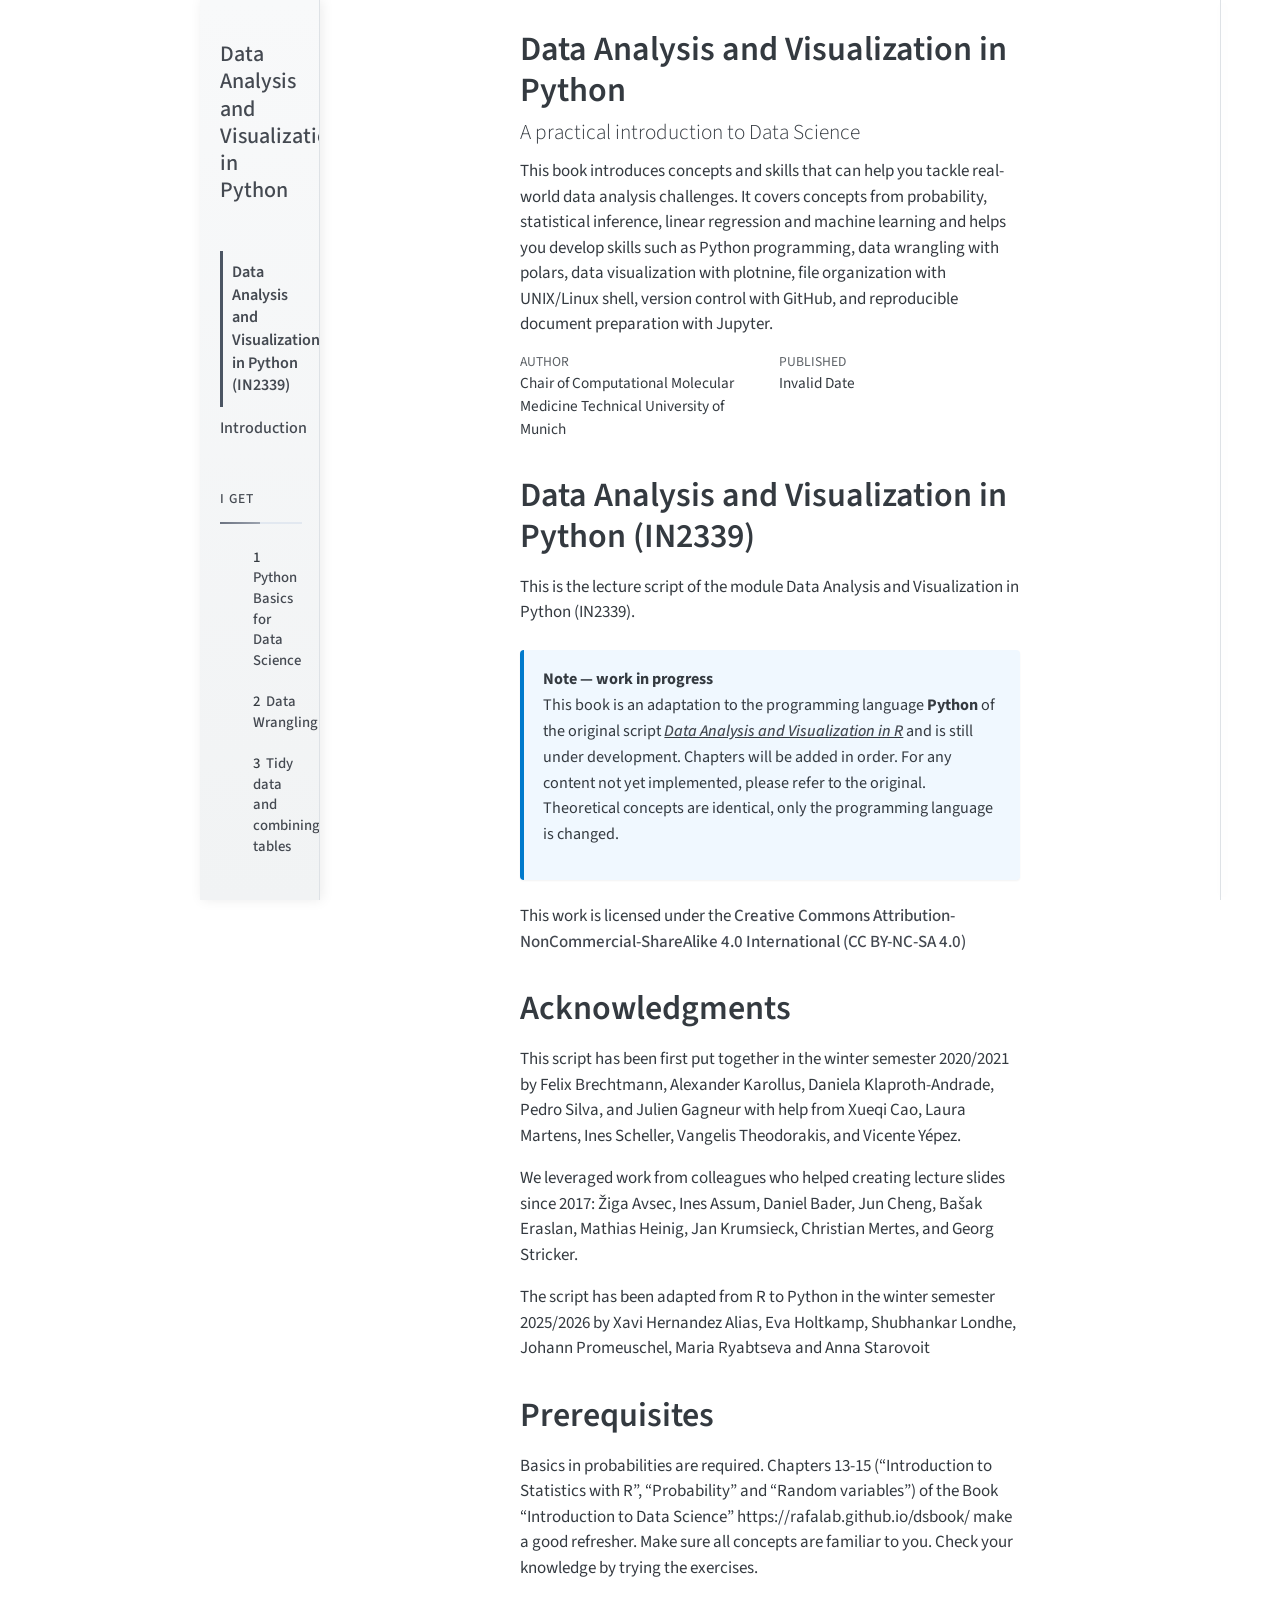
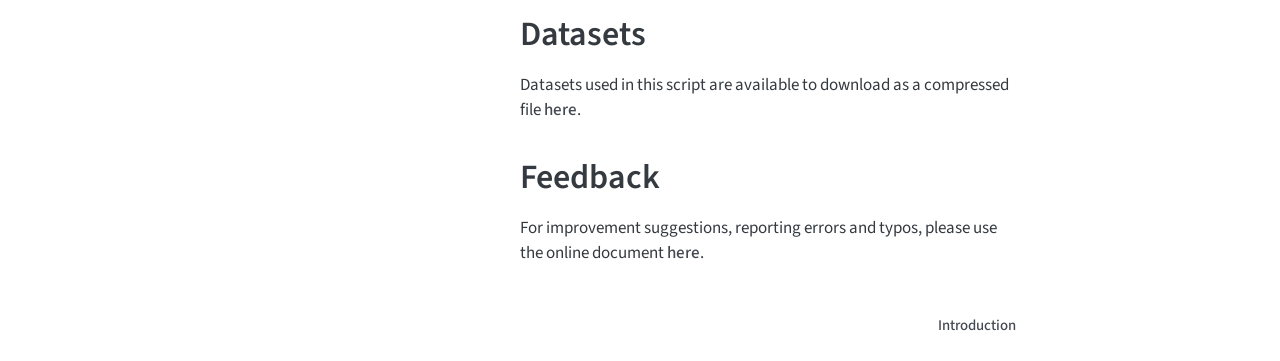
==== commit 986aed9d: "site update" ====
--- a/docs/index.html
+++ b/docs/index.html
@@ -2,7 +2,7 @@
 <html xmlns="http://www.w3.org/1999/xhtml" lang="en" xml:lang="en"><head>
 
 <meta charset="utf-8">
-<meta name="generator" content="quarto-1.8.26">
+<meta name="generator" content="quarto-1.8.25">
 
 <meta name="viewport" content="width=device-width, initial-scale=1.0, user-scalable=yes">
 
@@ -40,10 +40,10 @@
 <script src="site_libs/quarto-html/tippy.umd.min.js"></script>
 <script src="site_libs/quarto-html/anchor.min.js"></script>
 <link href="site_libs/quarto-html/tippy.css" rel="stylesheet">
-<link href="site_libs/quarto-html/quarto-syntax-highlighting-597958c53c93a607afca12fd375c57ed.css" rel="stylesheet" id="quarto-text-highlighting-styles">
+<link href="site_libs/quarto-html/quarto-syntax-highlighting-e41caad1b6b9b62eb3087831f3b4c651.css" rel="stylesheet" id="quarto-text-highlighting-styles">
 <script src="site_libs/bootstrap/bootstrap.min.js"></script>
 <link href="site_libs/bootstrap/bootstrap-icons.css" rel="stylesheet">
-<link href="site_libs/bootstrap/bootstrap-87f2a376d176e4e5e755e23f537f413f.min.css" rel="stylesheet" append-hash="true" id="quarto-bootstrap" data-mode="light">
+<link href="site_libs/bootstrap/bootstrap-356f3515cbdbd93376c9072705b253c0.min.css" rel="stylesheet" append-hash="true" id="quarto-bootstrap" data-mode="light">
 <script id="quarto-search-options" type="application/json">{
   "location": "sidebar",
   "copy-button": false,
@@ -98,7 +98,9 @@
 <div id="quarto-content" class="quarto-container page-columns page-rows-contents page-layout-article">
 <!-- sidebar -->
   <nav id="quarto-sidebar" class="sidebar collapse collapse-horizontal quarto-sidebar-collapse-item sidebar-navigation floating overflow-auto">
-    <div class="pt-lg-2 mt-2 text-left sidebar-header">
+    <div class="pt-lg-2 mt-2 text-left sidebar-header sidebar-header-stacked">
+      <a href="./index.html" class="sidebar-logo-link">
+      </a>
     <div class="sidebar-title mb-0 py-0">
       <a href="./">Data Analysis and Visualization in Python</a> 
     </div>
@@ -211,6 +213,18 @@
   <div class="sidebar-item-container"> 
   <a href="./topic10_LinearRegression/script/script_10.html" class="sidebar-item-text sidebar-link">
  <span class="menu-text"><span class="chapter-number">10</span>&nbsp; <span class="chapter-title">Linear Regression</span></span></a>
+  </div>
+</li>
+          <li class="sidebar-item">
+  <div class="sidebar-item-container"> 
+  <a href="./topic11_LogisticRegression/script/script_11.html" class="sidebar-item-text sidebar-link">
+ <span class="menu-text"><span class="chapter-number">11</span>&nbsp; <span class="chapter-title">Logistic Regression</span></span></a>
+  </div>
+</li>
+          <li class="sidebar-item">
+  <div class="sidebar-item-container"> 
+  <a href="./topic12_SupervisedLearning/script/script_12.html" class="sidebar-item-text sidebar-link">
+ <span class="menu-text"><span class="chapter-number">12</span>&nbsp; <span class="chapter-title">Supervised Learning</span></span></a>
   </div>
 </li>
       </ul>
--- a/docs/site_libs/quarto-html/quarto-syntax-highlighting-e41caad1b6b9b62eb3087831f3b4c651.css
+++ b/docs/site_libs/quarto-html/quarto-syntax-highlighting-e41caad1b6b9b62eb3087831f3b4c651.css
@@ -0,0 +1,220 @@
+/* quarto syntax highlight colors */
+:root {
+  --quarto-hl-al-color: #ef2929;
+  --quarto-hl-an-color: #8f5902;
+  --quarto-hl-at-color: #204a87;
+  --quarto-hl-bn-color: #0000cf;
+  --quarto-hl-ch-color: #4e9a06;
+  --quarto-hl-co-color: #8f5902;
+  --quarto-hl-cv-color: #8f5902;
+  --quarto-hl-cn-color: #8f5902;
+  --quarto-hl-cf-color: #204a87;
+  --quarto-hl-dt-color: #204a87;
+  --quarto-hl-dv-color: #0000cf;
+  --quarto-hl-do-color: #8f5902;
+  --quarto-hl-er-color: #a40000;
+  --quarto-hl-ex-color: inherit;
+  --quarto-hl-fl-color: #0000cf;
+  --quarto-hl-fu-color: #204a87;
+  --quarto-hl-im-color: inherit;
+  --quarto-hl-in-color: #8f5902;
+  --quarto-hl-kw-color: #204a87;
+  --quarto-hl-op-color: #ce5c00;
+  --quarto-hl-ot-color: #8f5902;
+  --quarto-hl-pp-color: #8f5902;
+  --quarto-hl-sc-color: #ce5c00;
+  --quarto-hl-ss-color: #4e9a06;
+  --quarto-hl-st-color: #4e9a06;
+  --quarto-hl-va-color: #000000;
+  --quarto-hl-vs-color: #4e9a06;
+  --quarto-hl-wa-color: #8f5902;
+}
+
+/* other quarto variables */
+:root {
+  --quarto-font-monospace: SFMono-Regular, Menlo, Monaco, Consolas, "Liberation Mono", "Courier New", monospace;
+}
+
+/* syntax highlight based on Pandoc's rules */
+/* Alert */
+code span.al {
+  color: #ef2929;
+  font-style: inherit;
+}
+
+/* Annotation */
+code span.an {
+  color: #8f5902;
+  font-weight: bold;
+  font-style: italic;
+}
+
+/* Attribute */
+code span.at {
+  color: #204a87;
+  font-style: inherit;
+}
+
+/* BaseN */
+code span.bn {
+  color: #0000cf;
+  font-style: inherit;
+}
+
+/* ControlFlow */
+code span.cf {
+  color: #204a87;
+  font-weight: bold;
+  font-style: inherit;
+}
+
+/* Char */
+code span.ch {
+  color: #4e9a06;
+  font-style: inherit;
+}
+
+/* Constant */
+code span.cn {
+  color: #8f5902;
+  font-style: inherit;
+}
+
+/* Comment */
+code span.co {
+  color: #8f5902;
+  font-style: italic;
+}
+
+/* CommentVar */
+code span.cv {
+  color: #8f5902;
+  font-weight: bold;
+  font-style: italic;
+}
+
+/* Documentation */
+code span.do {
+  color: #8f5902;
+  font-weight: bold;
+  font-style: italic;
+}
+
+/* DataType */
+code span.dt {
+  color: #204a87;
+  font-style: inherit;
+}
+
+/* DecVal */
+code span.dv {
+  color: #0000cf;
+  font-style: inherit;
+}
+
+/* Error */
+code span.er {
+  color: #a40000;
+  font-weight: bold;
+  font-style: inherit;
+}
+
+/* Extension */
+code span.ex {
+  font-style: inherit;
+}
+
+/* Float */
+code span.fl {
+  color: #0000cf;
+  font-style: inherit;
+}
+
+/* Function */
+code span.fu {
+  color: #204a87;
+  font-weight: bold;
+  font-style: inherit;
+}
+
+/* Import */
+code span.im {
+  font-style: inherit;
+}
+
+/* Information */
+code span.in {
+  color: #8f5902;
+  font-weight: bold;
+  font-style: italic;
+}
+
+/* Keyword */
+code span.kw {
+  color: #204a87;
+  font-weight: bold;
+  font-style: inherit;
+}
+
+/* Operator */
+code span.op {
+  color: #ce5c00;
+  font-weight: bold;
+  font-style: inherit;
+}
+
+/* Other */
+code span.ot {
+  color: #8f5902;
+  font-style: inherit;
+}
+
+/* Preprocessor */
+code span.pp {
+  color: #8f5902;
+  font-style: italic;
+}
+
+/* SpecialChar */
+code span.sc {
+  color: #ce5c00;
+  font-weight: bold;
+  font-style: inherit;
+}
+
+/* SpecialString */
+code span.ss {
+  color: #4e9a06;
+  font-style: inherit;
+}
+
+/* String */
+code span.st {
+  color: #4e9a06;
+  font-style: inherit;
+}
+
+/* Variable */
+code span.va {
+  color: #000000;
+  font-style: inherit;
+}
+
+/* VerbatimString */
+code span.vs {
+  color: #4e9a06;
+  font-style: inherit;
+}
+
+/* Warning */
+code span.wa {
+  color: #8f5902;
+  font-weight: bold;
+  font-style: italic;
+}
+
+.prevent-inlining {
+  content: "</";
+}
+
+/*# sourceMappingURL=a8334f44ed4aab19649d1092d5d34e6d.css.map */
--- a/docs/style.css
+++ b/docs/style.css
@@ -0,0 +1,335 @@
+/* Basic Quarto code styling */
+p.caption {
+  color: #777;
+  margin-top: 10px;
+}
+p code {
+  white-space: inherit;
+}
+pre {
+  word-break: normal;
+  word-wrap: normal;
+}
+pre code {
+  white-space: inherit;
+}
+
+/* Code typography (match older bookdown look: smaller + clearer) */
+pre,
+pre code,
+.sourceCode {
+  font-family: "Source Code Pro", ui-monospace, SFMono-Regular, Menlo, Monaco, Consolas,
+    "Liberation Mono", "Courier New", monospace;
+  font-size: 0.95em;
+  line-height: 1.55;
+}
+
+/* Reset default margins and padding */
+body {
+  margin: 0;
+  padding: 0;
+  font-family: "Source Sans Pro", -apple-system, BlinkMacSystemFont, "Segoe UI", Roboto, "Helvetica Neue", Arial, sans-serif;
+}
+
+/* Custom layout container with CSS Grid */
+.page-layout-custom {
+  display: grid;
+  grid-template-columns: 300px 1fr;
+  min-height: 100vh;
+  margin: 0;
+  padding: 0;
+}
+
+/* Sidebar styling - fixed 300px width, sticky position */
+.sidebar {
+  position: sticky;
+  top: 0;
+  height: 100vh;
+  overflow-y: auto;
+  background: linear-gradient(180deg, #f8f9fa 0%, #f1f3f4 100%);
+  border-right: 1px solid #dee2e6;
+  box-shadow: 2px 0 12px rgba(0,0,0,0.08);
+  z-index: 1000;
+}
+
+
+
+
+/* Hide collapse/expand buttons for parts */
+.sidebar-item.part .sidebar-item-toggle,
+.sidebar-item-section .sidebar-item-toggle,
+.sidebar-part .sidebar-item-toggle {
+  display: none !important;
+}
+
+/* Ensure part sections are always expanded */
+.sidebar-item.part .sidebar-item-container,
+.sidebar-item-section .sidebar-item-container {
+  display: block !important;
+}
+
+/* Style the sidebar 'part' headings - Professional section headers */
+.sidebar-item-section > .sidebar-item-container > .sidebar-item-text,
+.sidebar-item.part,
+.sidebar-part,
+.sidebar-section-title {
+  color: #2d3748 !important;
+  font-weight: 600;
+  font-size: 0.8rem;
+  text-transform: uppercase;
+  letter-spacing: 1px;
+  margin-top: 1.5rem;
+  margin-bottom: 0.8rem;
+  padding: 0.8rem 0;
+  background: none;
+  border: none;
+  border-bottom: 2px solid #e2e8f0;
+  box-shadow: none;
+  pointer-events: none;
+  position: relative;
+}
+
+.sidebar-item-section > .sidebar-item-container > .sidebar-item-text::after,
+.sidebar-item.part::after,
+.sidebar-part::after,
+.sidebar-section-title::after {
+  content: '';
+  position: absolute;
+  bottom: -2px;
+  left: 0;
+  width: 40px;
+  height: 2px;
+  background: linear-gradient(90deg, #6b7280 0%, #9ca3af 100%);
+}
+
+/* Chapter/page links styling - Professional gray links */
+.sidebar-item {
+  border-radius: 0;
+  margin: 0;
+  transition: all 0.3s ease;
+  position: relative;
+}
+
+.sidebar-item .sidebar-item-text {
+  color: #4b5563;
+  font-weight: 400;
+  padding: 0.6rem 0;
+  border-radius: 0;
+  transition: all 0.3s ease;
+  display: block;
+  border-left: none;
+  background: none;
+  text-decoration: none;
+  position: relative;
+  font-size: 0.95rem;
+  line-height: 1.4;
+}
+
+.sidebar-item .sidebar-item-text:hover {
+  background-color: transparent;
+  color: #1f2937;
+  border-left: none;
+  transform: translateX(3px);
+  box-shadow: none;
+  text-decoration: none;
+}
+
+/* Active page styling - Professional gray accent */
+.sidebar-item .sidebar-item-text.active {
+  background: none !important;
+  color: #111827 !important;
+  font-weight: 600 !important;
+  border-left: 3px solid #51555c !important;
+  box-shadow: none !important;
+  transform: translateX(0px);
+  padding-left: 0.5rem;
+}
+
+/* Override any blue active states */
+.sidebar-item .sidebar-item-text.active,
+.sidebar-item.active .sidebar-item-text,
+.sidebar-item .sidebar-item-text[aria-current],
+.sidebar-item .sidebar-item-text[aria-current="page"] {
+  background: none !important;
+  color: #111827 !important;
+  font-weight: 600 !important;
+  border-left: 3px solid #4b5563 !important;
+  border-color: #4b5563 !important;
+  box-shadow: none !important;
+}
+
+/* Nested items (subsections) - Refined hierarchy */
+.sidebar-item .sidebar-item .sidebar-item-text {
+  padding-left: 1.5rem;
+  font-size: 0.87rem;
+  font-weight: 400;
+  color: #9ca3af;
+  border-left: none;
+  background-color: transparent;
+  position: relative;
+}
+
+.sidebar-item .sidebar-item .sidebar-item-text:hover {
+  border-left: none;
+  background-color: transparent;
+  color: #6b7280;
+  transform: translateX(2px);
+}
+
+/* Professional content link styling - Override all blue links */
+a {
+  color: #4b5563 !important;
+  text-decoration: none !important;
+}
+
+a:hover {
+  color: #1f2937 !important;
+  text-decoration: underline !important;
+}
+
+a:visited {
+  color: #6b7280 !important;
+}
+
+/* More specific targeting for content areas */
+main.content a,
+.content a,
+article a,
+.page-layout-body a,
+#quarto-content a,
+.quarto-container a {
+  color: #444951 !important;
+  text-decoration: none !important;
+  font-weight: 500;
+  transition: all 0.2s ease;
+}
+
+main.content a:hover,
+.content a:hover,
+article a:hover,
+.page-layout-body a:hover,
+#quarto-content a:hover,
+.quarto-container a:hover {
+  color: #1f2937 !important;
+  text-decoration: underline !important;
+}
+
+main.content a:visited,
+.content a:visited,
+article a:visited,
+.page-layout-body a:visited,
+#quarto-content a:visited,
+.quarto-container a:visited {
+  color: #6b7280 !important;
+}
+
+/* Code links should remain distinct */
+code a,
+pre a {
+  color: inherit !important;
+  text-decoration: none !important;
+}
+
+/* Section dividers - Subtle spacing */
+.sidebar-item-section {
+  margin-top: 0.5rem;
+  margin-bottom: 0.5rem;
+  padding-top: 0;
+  border-top: none;
+}
+
+.sidebar-item-section:first-child {
+  border-top: none;
+  padding-top: 0;
+}
+
+/* Elegant scrollbar styling for sidebar */
+.sidebar-navigation::-webkit-scrollbar {
+  width: 5px;
+}
+
+.sidebar-navigation::-webkit-scrollbar-track {
+  background: rgba(0,0,0,0.05);
+  border-radius: 3px;
+}
+
+.sidebar-navigation::-webkit-scrollbar-thumb {
+  background: linear-gradient(180deg, #9ca3af 0%, #6b7280 100%);
+  border-radius: 3px;
+}
+
+.sidebar-navigation::-webkit-scrollbar-thumb:hover {
+  background: linear-gradient(180deg, #6b7280 0%, #4b5563 100%);
+}
+
+/* Responsive design for mobile devices */
+@media (max-width: 768px) {
+  .page-layout-custom {
+    grid-template-columns: 1fr;
+    grid-template-rows: auto 1fr;
+  }
+  
+  .sidebar {
+    position: relative;
+    height: auto;
+    box-shadow: 0 2px 8px rgba(0,0,0,0.1);
+    border-right: none;
+    border-bottom: 1px solid #dee2e6;
+  }
+  
+  .main-content {
+    grid-template-columns: 0.5fr 4fr 0.5fr;
+    padding: 1rem 0;
+  }
+  
+  .content-center {
+    padding: 1rem;
+  }
+  
+  .sidebar-item .sidebar-item-text {
+    padding: 0.5rem 0;
+    font-size: 0.9rem;
+  }
+  
+  .sidebar-navigation {
+    padding: 1rem 0.8rem;
+  }
+}
+
+/* Additional responsive breakpoint for tablets */
+@media (min-width: 769px) and (max-width: 1024px) {
+  .main-content {
+    grid-template-columns: 0.5fr 4fr 0.5fr;
+  }
+}
+
+/* Large screens - maintain the 1/5, 3/5, 1/5 ratio */
+@media (min-width: 1200px) {
+  .main-content {
+    grid-template-columns: 1fr 3fr 1fr;
+  }
+  
+  .content-center {
+    padding: 3rem;
+  }
+}
+
+
+
+/* Callout Box Styles */
+.callout-box {
+  border-left: 4px solid #007acc;
+  background-color: #f5f8fa;
+  padding: 1em 1.2em;
+  margin: 1.5em 0;
+  border-radius: 4px;
+  font-size: 0.95em;
+  line-height: 1.6;
+  box-shadow: 0 1px 2px rgba(0, 0, 0, 0.05);
+}
+
+/* Optional modifier for info-type callouts */
+.callout-box.info {
+  border-color: #007acc;
+  background-color: #f0f8ff;
+}
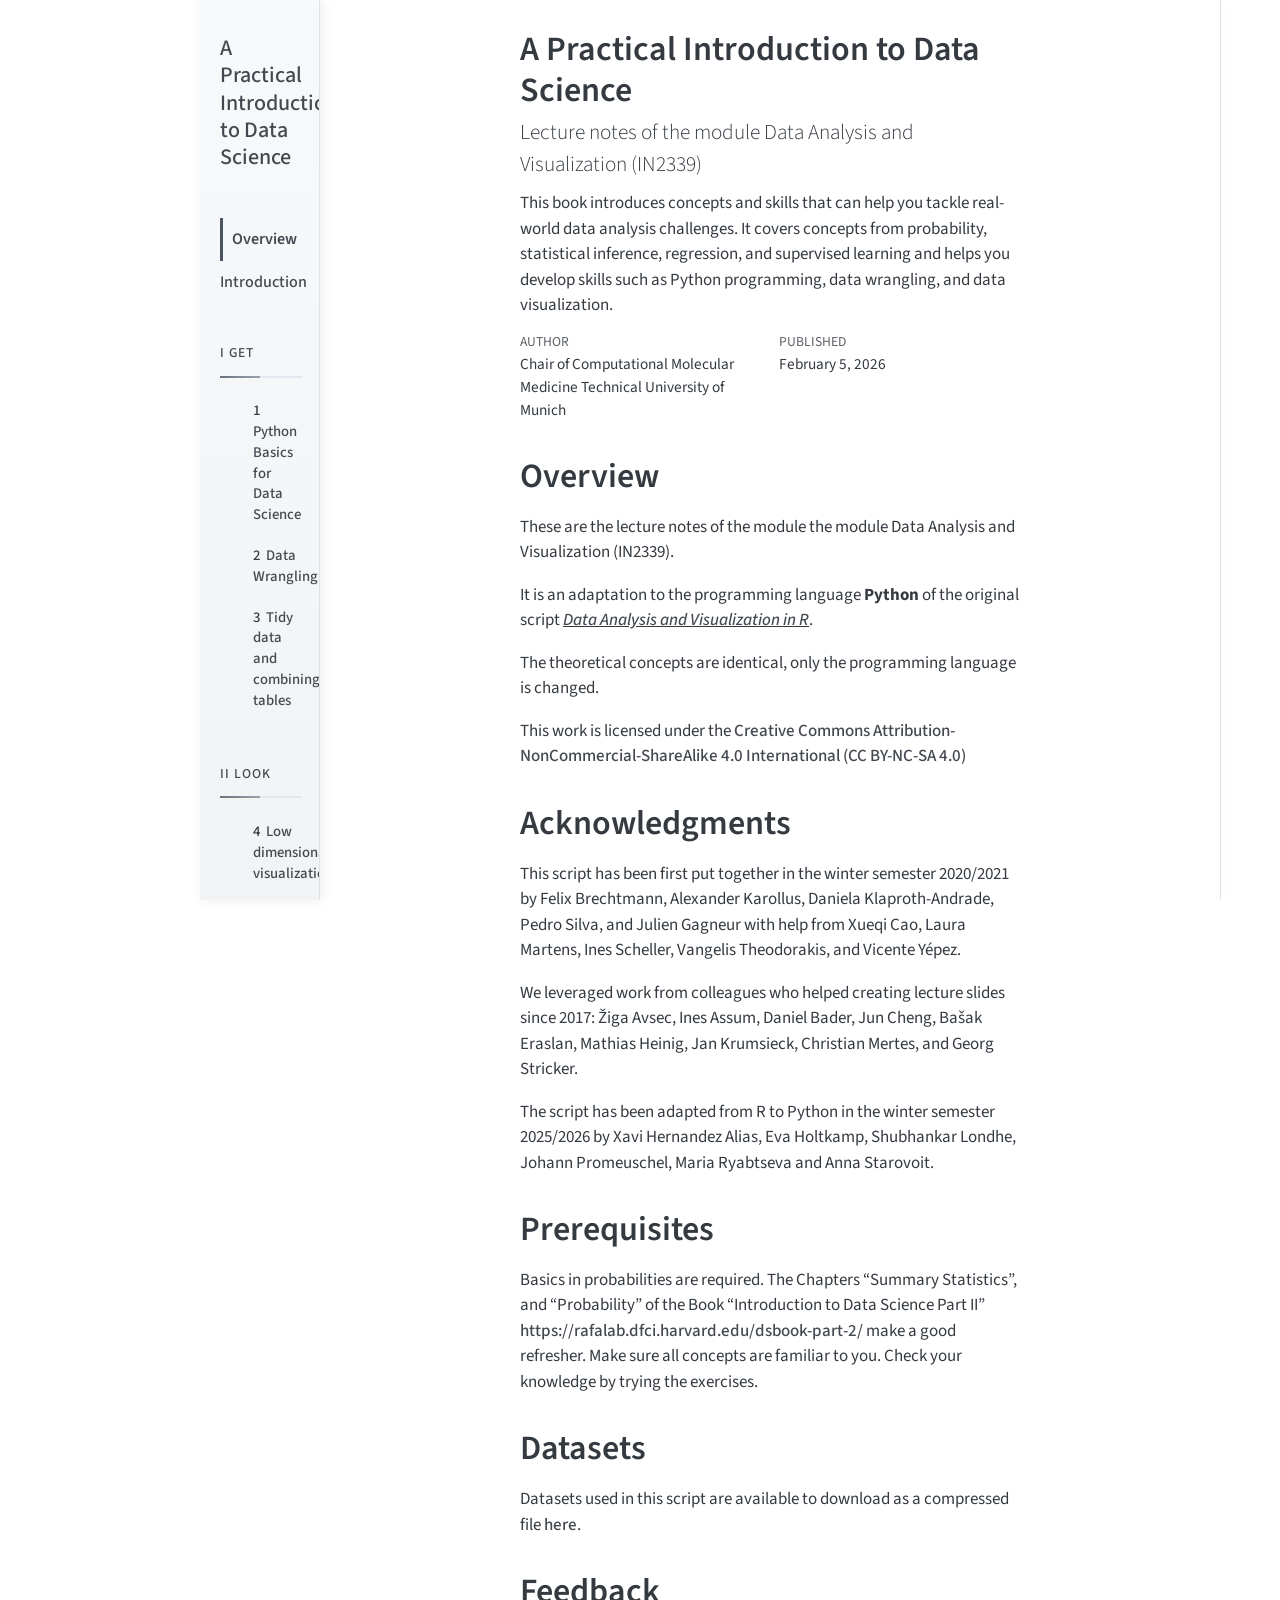
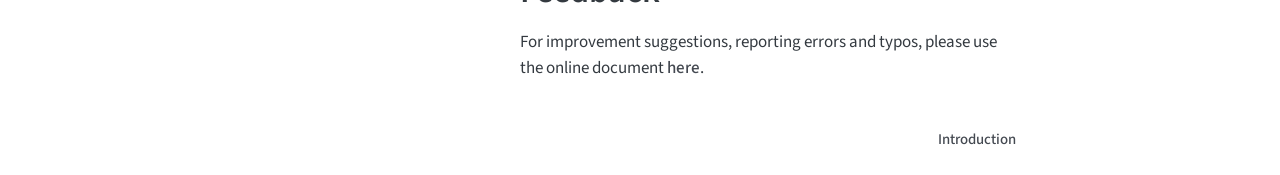
==== commit fe94e49b: "clean up of python script, removed R files, renamed appendices, standardize code indentation and use" ====
--- a/docs/index.html
+++ b/docs/index.html
@@ -2,14 +2,15 @@
 <html xmlns="http://www.w3.org/1999/xhtml" lang="en" xml:lang="en"><head>
 
 <meta charset="utf-8">
-<meta name="generator" content="quarto-1.8.25">
+<meta name="generator" content="quarto-1.8.27">
 
 <meta name="viewport" content="width=device-width, initial-scale=1.0, user-scalable=yes">
 
 <meta name="author" content="Chair of Computational Molecular Medicine Technical University of Munich">
-<meta name="description" content="This book introduces concepts and skills that can help you tackle real-world data analysis challenges. It covers concepts from probability, statistical inference, linear regression and machine learning and helps you develop skills such as Python programming, data wrangling with polars, data visualization with plotnine, file organization with UNIX/Linux shell, version control with GitHub, and reproducible document preparation with Jupyter.">
-
-<title>Data Analysis and Visualization in Python</title>
+<meta name="dcterms.date" content="2026-02-05">
+<meta name="description" content="This book introduces concepts and skills that can help you tackle real-world data analysis challenges. It covers concepts from probability, statistical inference, regression, and supervised learning and helps you develop skills such as Python programming, data wrangling, and data visualization.">
+
+<title>A Practical Introduction to Data Science</title>
 <style>
 code{white-space: pre-wrap;}
 span.smallcaps{font-variant: small-caps;}
@@ -40,7 +41,7 @@
 <script src="site_libs/quarto-html/tippy.umd.min.js"></script>
 <script src="site_libs/quarto-html/anchor.min.js"></script>
 <link href="site_libs/quarto-html/tippy.css" rel="stylesheet">
-<link href="site_libs/quarto-html/quarto-syntax-highlighting-e41caad1b6b9b62eb3087831f3b4c651.css" rel="stylesheet" id="quarto-text-highlighting-styles">
+<link href="site_libs/quarto-html/quarto-syntax-highlighting-795e9e8eca1e12b12abcb09a27409631.css" rel="stylesheet" id="quarto-text-highlighting-styles">
 <script src="site_libs/bootstrap/bootstrap.min.js"></script>
 <link href="site_libs/bootstrap/bootstrap-icons.css" rel="stylesheet">
 <link href="site_libs/bootstrap/bootstrap-356f3515cbdbd93376c9072705b253c0.min.css" rel="stylesheet" append-hash="true" id="quarto-bootstrap" data-mode="light">
@@ -85,7 +86,7 @@
       <button type="button" class="quarto-btn-toggle btn" data-bs-toggle="collapse" role="button" data-bs-target=".quarto-sidebar-collapse-item" aria-controls="quarto-sidebar" aria-expanded="false" aria-label="Toggle sidebar navigation" onclick="if (window.quartoToggleHeadroom) { window.quartoToggleHeadroom(); }">
         <i class="bi bi-layout-text-sidebar-reverse"></i>
       </button>
-        <nav class="quarto-page-breadcrumbs" aria-label="breadcrumb"><ol class="breadcrumb"><li class="breadcrumb-item"><a href="./index.html">Data Analysis and Visualization in Python (IN2339)</a></li></ol></nav>
+        <nav class="quarto-page-breadcrumbs" aria-label="breadcrumb"><ol class="breadcrumb"><li class="breadcrumb-item"><a href="./index.html">Overview</a></li></ol></nav>
         <a class="flex-grow-1" role="navigation" data-bs-toggle="collapse" data-bs-target=".quarto-sidebar-collapse-item" aria-controls="quarto-sidebar" aria-expanded="false" aria-label="Toggle sidebar navigation" onclick="if (window.quartoToggleHeadroom) { window.quartoToggleHeadroom(); }">      
         </a>
       <button type="button" class="btn quarto-search-button" aria-label="Search" onclick="window.quartoOpenSearch();">
@@ -98,11 +99,9 @@
 <div id="quarto-content" class="quarto-container page-columns page-rows-contents page-layout-article">
 <!-- sidebar -->
   <nav id="quarto-sidebar" class="sidebar collapse collapse-horizontal quarto-sidebar-collapse-item sidebar-navigation floating overflow-auto">
-    <div class="pt-lg-2 mt-2 text-left sidebar-header sidebar-header-stacked">
-      <a href="./index.html" class="sidebar-logo-link">
-      </a>
+    <div class="pt-lg-2 mt-2 text-left sidebar-header">
     <div class="sidebar-title mb-0 py-0">
-      <a href="./">Data Analysis and Visualization in Python</a> 
+      <a href="./">A Practical Introduction to Data Science</a> 
     </div>
       </div>
         <div class="mt-2 flex-shrink-0 align-items-center">
@@ -115,7 +114,7 @@
         <li class="sidebar-item">
   <div class="sidebar-item-container"> 
   <a href="./index.html" class="sidebar-item-text sidebar-link active">
- <span class="menu-text">Data Analysis and Visualization in Python (IN2339)</span></a>
+ <span class="menu-text">Overview</span></a>
   </div>
 </li>
         <li class="sidebar-item">
@@ -240,13 +239,13 @@
       <ul id="quarto-sidebar-section-4" class="collapse list-unstyled sidebar-section depth1 show">  
           <li class="sidebar-item">
   <div class="sidebar-item-container"> 
-  <a href="./appendix03_Plotting/script/appendix_03.html" class="sidebar-item-text sidebar-link">
+  <a href="./appendix01_Plotting/script/appendix_01.html" class="sidebar-item-text sidebar-link">
  <span class="menu-text"><span class="chapter-number">A</span>&nbsp; <span class="chapter-title">Additional plotting tools</span></span></a>
   </div>
 </li>
           <li class="sidebar-item">
   <div class="sidebar-item-container"> 
-  <a href="./appendix04_Probabilities/script/appendix_04.html" class="sidebar-item-text sidebar-link">
+  <a href="./appendix02_Probabilities/script/appendix_02.html" class="sidebar-item-text sidebar-link">
  <span class="menu-text"><span class="chapter-number">B</span>&nbsp; <span class="chapter-title">Probabilities</span></span></a>
   </div>
 </li>
@@ -258,10 +257,10 @@
     <h2 id="toc-title">Table of contents</h2>
    
   <ul>
-  <li><a href="#data-analysis-and-visualization-in-python-in2339" id="toc-data-analysis-and-visualization-in-python-in2339" class="nav-link active" data-scroll-target="#data-analysis-and-visualization-in-python-in2339">Data Analysis and Visualization in Python (IN2339)</a></li>
+  <li><a href="#overview" id="toc-overview" class="nav-link active" data-scroll-target="#overview">Overview</a></li>
   <li><a href="#acknowledgments" id="toc-acknowledgments" class="nav-link" data-scroll-target="#acknowledgments">Acknowledgments</a></li>
   <li><a href="#prerequisites" id="toc-prerequisites" class="nav-link" data-scroll-target="#prerequisites">Prerequisites</a></li>
-  <li><a href="#datasets" id="toc-datasets" class="nav-link" data-scroll-target="#datasets">Datasets</a></li>
+  <li><a href="#sec-datasets" id="toc-sec-datasets" class="nav-link" data-scroll-target="#sec-datasets">Datasets</a></li>
   <li><a href="#feedback" id="toc-feedback" class="nav-link" data-scroll-target="#feedback">Feedback</a></li>
   </ul>
 </nav>
@@ -275,13 +274,13 @@
 
 <header id="title-block-header" class="quarto-title-block default">
 <div class="quarto-title">
-<h1 class="title">Data Analysis and Visualization in Python</h1>
-<p class="subtitle lead">A practical introduction to Data Science</p>
+<h1 class="title">A Practical Introduction to Data Science</h1>
+<p class="subtitle lead">Lecture notes of the module Data Analysis and Visualization (IN2339)</p>
 </div>
 
 <div>
   <div class="description">
-    This book introduces concepts and skills that can help you tackle real-world data analysis challenges. It covers concepts from probability, statistical inference, linear regression and machine learning and helps you develop skills such as Python programming, data wrangling with polars, data visualization with plotnine, file organization with UNIX/Linux shell, version control with GitHub, and reproducible document preparation with Jupyter.
+    This book introduces concepts and skills that can help you tackle real-world data analysis challenges. It covers concepts from probability, statistical inference, regression, and supervised learning and helps you develop skills such as Python programming, data wrangling, and data visualization.
   </div>
 </div>
 
@@ -298,7 +297,7 @@
     <div>
     <div class="quarto-title-meta-heading">Published</div>
     <div class="quarto-title-meta-contents">
-      <p class="date">Invalid Date</p>
+      <p class="date">February 5, 2026</p>
     </div>
   </div>
   
@@ -310,28 +309,27 @@
 </header>
 
 
-<section id="data-analysis-and-visualization-in-python-in2339" class="level1 unnumbered">
-<h1 class="unnumbered">Data Analysis and Visualization in Python (IN2339)</h1>
-<p>This is the lecture script of the module Data Analysis and Visualization in Python (IN2339).</p>
-<div class="callout-box info">
-<p>
-<strong>Note — work in progress</strong><br> This book is an adaptation to the programming language <strong>Python</strong> of the original script <em><u><a href="https://gagneurlab.github.io/dataviz/">Data Analysis and Visualization in R</a></u></em> and is still under development. Chapters will be added in order. For any content not yet implemented, please refer to the original. Theoretical concepts are identical, only the programming language is changed.
-</p>
-</div>
+<section id="overview" class="level1 unnumbered">
+<h1 class="unnumbered">Overview</h1>
+<p>These are the lecture notes of the module the module Data Analysis and Visualization (IN2339).</p>
+It is an adaptation to the programming language <strong>Python</strong> of the original script <em><u><a href="https://gagneurlab.github.io/dataviz/">Data Analysis and Visualization in R</a></u></em>.
+<p></p>
+The theoretical concepts are identical, only the programming language is changed.
+<p></p>
 <p>This work is licensed under the <a href="https://creativecommons.org/licenses/by-nc-sa/4.0">Creative Commons Attribution-NonCommercial-ShareAlike 4.0 International (CC BY-NC-SA 4.0)</a></p>
 </section>
 <section id="acknowledgments" class="level1 unnumbered">
 <h1 class="unnumbered">Acknowledgments</h1>
 <p>This script has been first put together in the winter semester 2020/2021 by Felix Brechtmann, Alexander Karollus, Daniela Klaproth-Andrade, Pedro Silva, and Julien Gagneur with help from Xueqi Cao, Laura Martens, Ines Scheller, Vangelis Theodorakis, and Vicente Yépez.</p>
 <p>We leveraged work from colleagues who helped creating lecture slides since 2017: Žiga Avsec, Ines Assum, Daniel Bader, Jun Cheng, Bašak Eraslan, Mathias Heinig, Jan Krumsieck, Christian Mertes, and Georg Stricker.</p>
-<p>The script has been adapted from R to Python in the winter semester 2025/2026 by Xavi Hernandez Alias, Eva Holtkamp, Shubhankar Londhe, Johann Promeuschel, Maria Ryabtseva and Anna Starovoit</p>
+<p>The script has been adapted from R to Python in the winter semester 2025/2026 by Xavi Hernandez Alias, Eva Holtkamp, Shubhankar Londhe, Johann Promeuschel, Maria Ryabtseva and Anna Starovoit.</p>
 </section>
 <section id="prerequisites" class="level1 unnumbered">
 <h1 class="unnumbered">Prerequisites</h1>
-<p>Basics in probabilities are required. Chapters 13-15 (“Introduction to Statistics with R”, “Probability” and “Random variables”) of the Book “Introduction to Data Science” https://rafalab.github.io/dsbook/ make a good refresher. Make sure all concepts are familiar to you. Check your knowledge by trying the exercises.</p>
+<p>Basics in probabilities are required. The Chapters “Summary Statistics”, and “Probability” of the Book “Introduction to Data Science Part II” <a href="https://rafalab.dfci.harvard.edu/dsbook-part-2/" class="uri">https://rafalab.dfci.harvard.edu/dsbook-part-2/</a> make a good refresher. Make sure all concepts are familiar to you. Check your knowledge by trying the exercises.</p>
 </section>
-<section id="datasets" class="level1 unnumbered">
-<h1 class="unnumbered">Datasets</h1>
+<section id="sec-datasets" class="level1">
+<h1>Datasets</h1>
 <p>Datasets used in this script are available to download as a compressed file <a href="http://shorturl.at/otwxO">here</a>.</p>
 </section>
 <section id="feedback" class="level1 unnumbered">
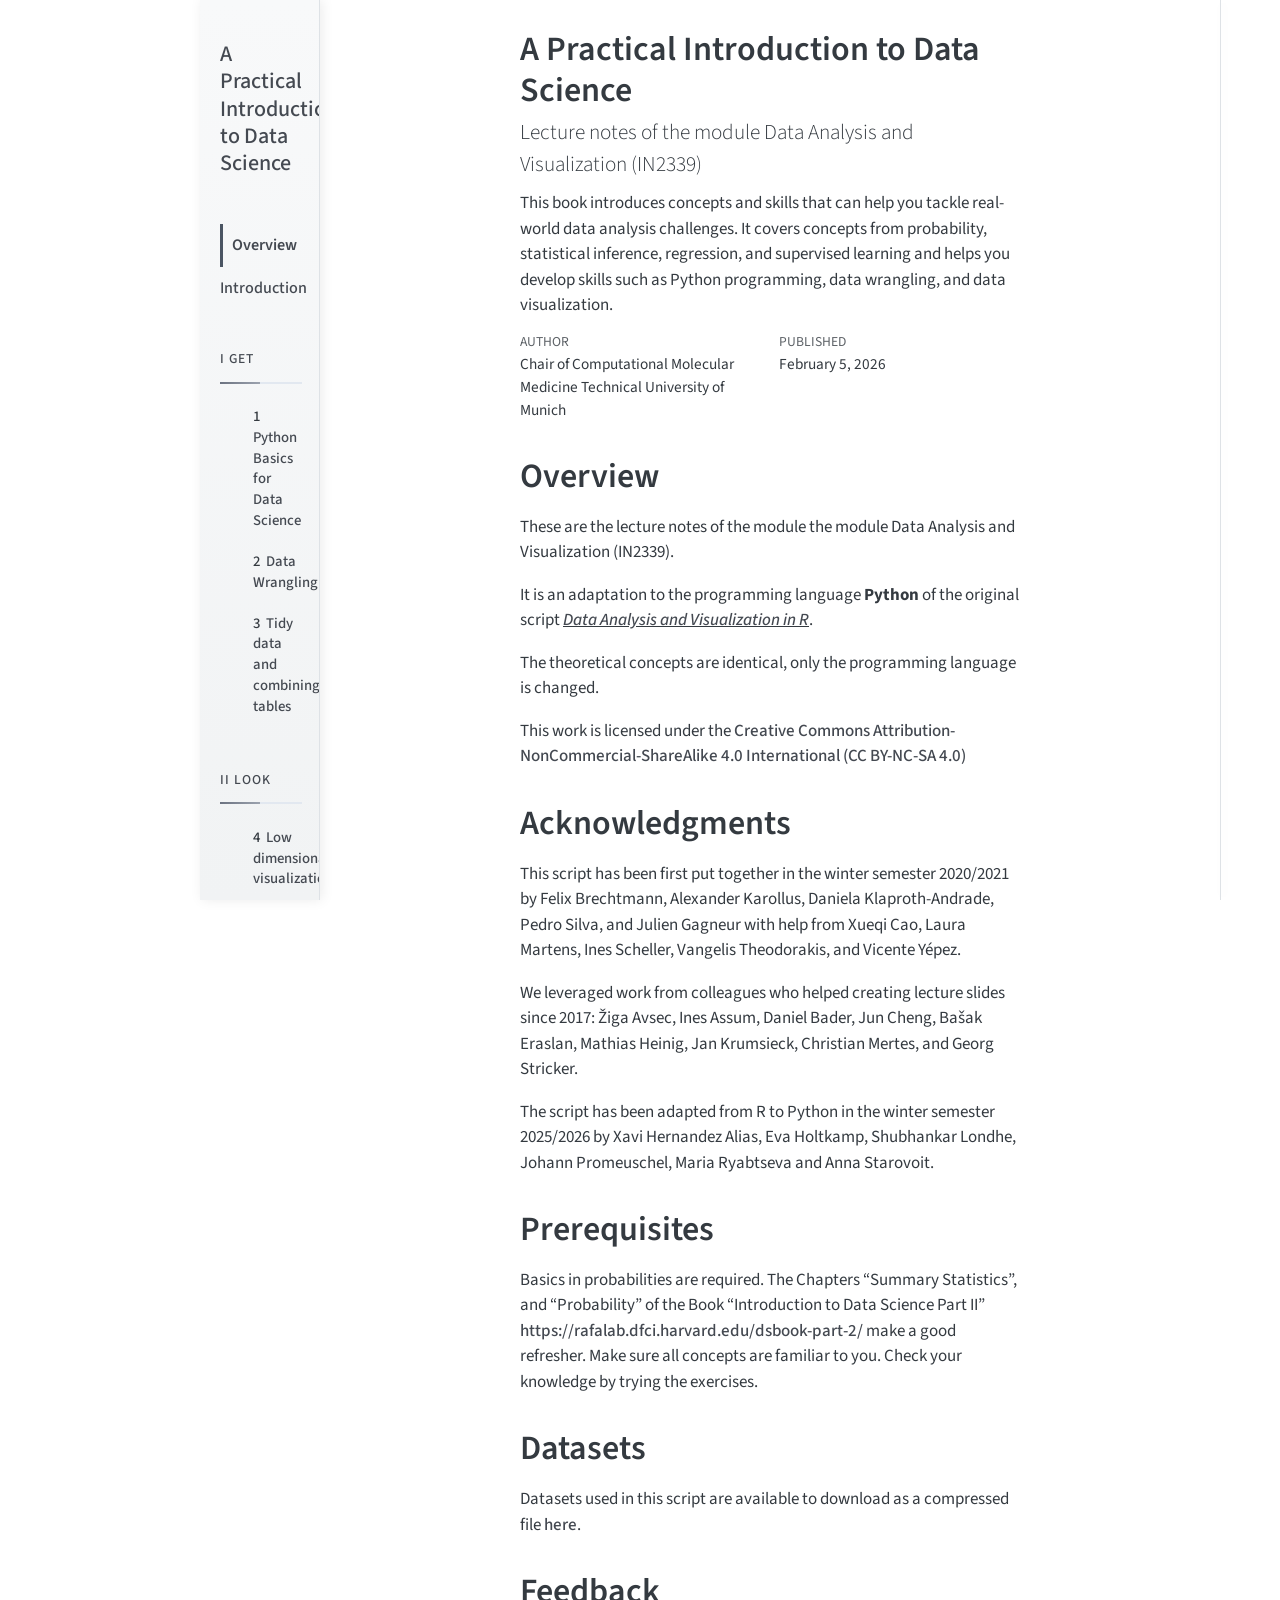
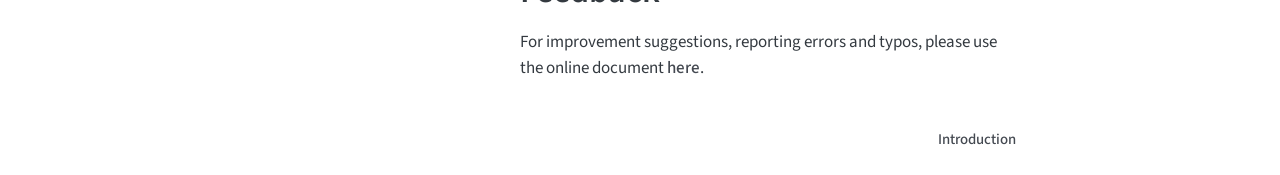
==== commit 4a390605: "update" ====
--- a/docs/index.html
+++ b/docs/index.html
@@ -2,7 +2,7 @@
 <html xmlns="http://www.w3.org/1999/xhtml" lang="en" xml:lang="en"><head>
 
 <meta charset="utf-8">
-<meta name="generator" content="quarto-1.8.27">
+<meta name="generator" content="quarto-1.8.25">
 
 <meta name="viewport" content="width=device-width, initial-scale=1.0, user-scalable=yes">
 
@@ -41,7 +41,7 @@
 <script src="site_libs/quarto-html/tippy.umd.min.js"></script>
 <script src="site_libs/quarto-html/anchor.min.js"></script>
 <link href="site_libs/quarto-html/tippy.css" rel="stylesheet">
-<link href="site_libs/quarto-html/quarto-syntax-highlighting-795e9e8eca1e12b12abcb09a27409631.css" rel="stylesheet" id="quarto-text-highlighting-styles">
+<link href="site_libs/quarto-html/quarto-syntax-highlighting-e41caad1b6b9b62eb3087831f3b4c651.css" rel="stylesheet" id="quarto-text-highlighting-styles">
 <script src="site_libs/bootstrap/bootstrap.min.js"></script>
 <link href="site_libs/bootstrap/bootstrap-icons.css" rel="stylesheet">
 <link href="site_libs/bootstrap/bootstrap-356f3515cbdbd93376c9072705b253c0.min.css" rel="stylesheet" append-hash="true" id="quarto-bootstrap" data-mode="light">
@@ -99,7 +99,9 @@
 <div id="quarto-content" class="quarto-container page-columns page-rows-contents page-layout-article">
 <!-- sidebar -->
   <nav id="quarto-sidebar" class="sidebar collapse collapse-horizontal quarto-sidebar-collapse-item sidebar-navigation floating overflow-auto">
-    <div class="pt-lg-2 mt-2 text-left sidebar-header">
+    <div class="pt-lg-2 mt-2 text-left sidebar-header sidebar-header-stacked">
+      <a href="./index.html" class="sidebar-logo-link">
+      </a>
     <div class="sidebar-title mb-0 py-0">
       <a href="./">A Practical Introduction to Data Science</a> 
     </div>
